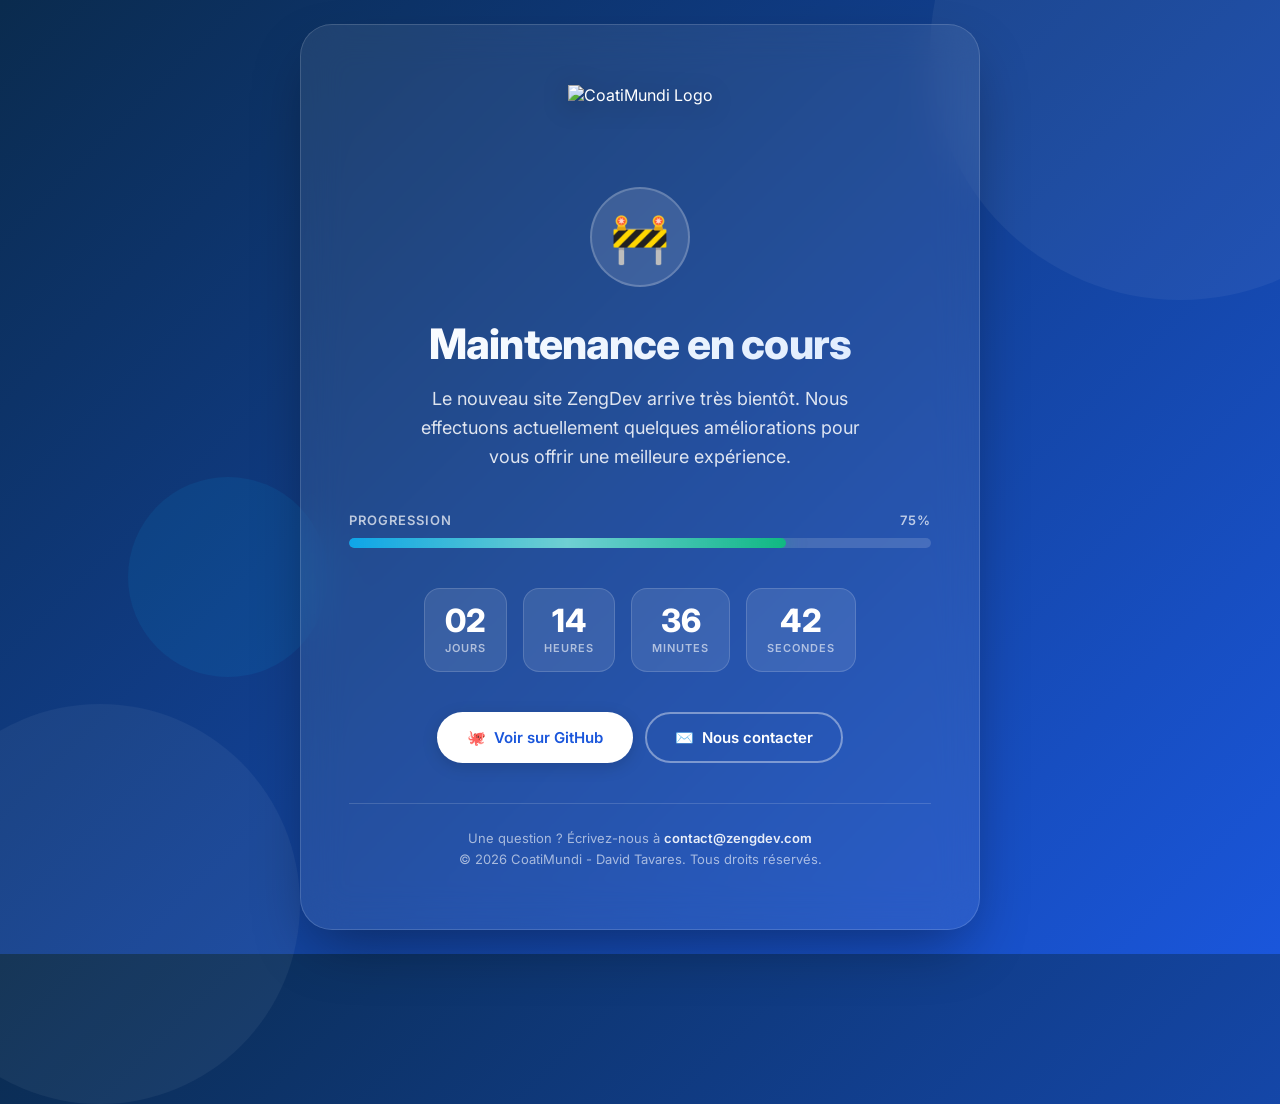
==== index.html @ 9007bdaf "Update index.html" ====
<!DOCTYPE html>
<html lang="fr">
<head>
    <meta charset="UTF-8">
    <meta name="viewport" content="width=device-width, initial-scale=1.0">
    <title>Maintenance en cours — ZengDev</title>
    <meta name="description" content="Le nouveau site ZengDev arrive bientôt. Nous effectuons actuellement une maintenance.">
    <meta name="robots" content="noindex, nofollow">
    <link rel="icon" type="image/png" href="assets/coatimundi-logo.png">
    <link rel="preconnect" href="https://fonts.googleapis.com">
    <link rel="preconnect" href="https://fonts.gstatic.com" crossorigin>
    <link href="https://fonts.googleapis.com/css2?family=Inter:wght@400;500;600;700;800&display=swap" rel="stylesheet">
    <style>
        /* ============================================================
           RESET & BASE
           ============================================================ */
        * {
            margin: 0;
            padding: 0;
            box-sizing: border-box;
        }

        body {
            font-family: 'Inter', -apple-system, BlinkMacSystemFont, 'Segoe UI', sans-serif;
            background: linear-gradient(135deg, #0A2B4E 0%, #1A56DB 100%);
            color: #ffffff;
            min-height: 100vh;
            display: flex;
            align-items: center;
            justify-content: center;
            padding: 24px;
            overflow: hidden;
            position: relative;
            -webkit-font-smoothing: antialiased;
        }

        /* ============================================================
           FORMES DÉCORATIVES EN ARRIÈRE-PLAN
           ============================================================ */
        .bg-shape {
            position: absolute;
            border-radius: 50%;
            background: rgba(255, 255, 255, 0.05);
            pointer-events: none;
            z-index: 0;
        }

        .shape-1 {
            width: 500px;
            height: 500px;
            top: -200px;
            right: -150px;
            animation: float 8s ease-in-out infinite;
        }

        .shape-2 {
            width: 400px;
            height: 400px;
            bottom: -150px;
            left: -100px;
            animation: float 10s ease-in-out infinite reverse;
        }

        .shape-3 {
            width: 200px;
            height: 200px;
            top: 50%;
            left: 10%;
            background: rgba(14, 165, 233, 0.1);
            animation: float 6s ease-in-out infinite;
        }

        @keyframes float {
            0%, 100% { transform: translateY(0) rotate(0deg); }
            50% { transform: translateY(-30px) rotate(5deg); }
        }

        /* ============================================================
           CONTENEUR PRINCIPAL
           ============================================================ */
        .maintenance-container {
            position: relative;
            z-index: 1;
            max-width: 680px;
            width: 100%;
            text-align: center;
            background: rgba(255, 255, 255, 0.08);
            backdrop-filter: blur(20px);
            -webkit-backdrop-filter: blur(20px);
            border: 1px solid rgba(255, 255, 255, 0.15);
            border-radius: 32px;
            padding: 60px 48px;
            box-shadow: 0 25px 60px -15px rgba(0, 0, 0, 0.4);
            animation: fadeInUp 0.8s ease-out;
        }

        @keyframes fadeInUp {
            from {
                opacity: 0;
                transform: translateY(30px);
            }
            to {
                opacity: 1;
                transform: translateY(0);
            }
        }

        /* ============================================================
           LOGO
           ============================================================ */
        .logo {
            display: inline-flex;
            align-items: center;
            justify-content: center;
            margin-bottom: 32px;
        }

        .logo img {
            height: 70px;
            width: auto;
            filter: drop-shadow(0 4px 12px rgba(0, 0, 0, 0.3));
        }

        /* ============================================================
           ICÔNE DE MAINTENANCE
           ============================================================ */
        .maintenance-icon {
            width: 100px;
            height: 100px;
            margin: 0 auto 32px;
            background: rgba(255, 255, 255, 0.12);
            border-radius: 50%;
            display: flex;
            align-items: center;
            justify-content: center;
            font-size: 48px;
            border: 2px solid rgba(255, 255, 255, 0.2);
            animation: pulse 2.5s ease-in-out infinite;
        }

        @keyframes pulse {
            0%, 100% { transform: scale(1); box-shadow: 0 0 0 0 rgba(255, 255, 255, 0.2); }
            50% { transform: scale(1.05); box-shadow: 0 0 0 20px rgba(255, 255, 255, 0); }
        }

        /* ============================================================
           TYPOGRAPHIE
           ============================================================ */
        .maintenance-container h1 {
            font-size: 42px;
            font-weight: 800;
            margin-bottom: 16px;
            line-height: 1.2;
            letter-spacing: -0.02em;
            background: linear-gradient(135deg, #ffffff 0%, #DBEAFE 100%);
            -webkit-background-clip: text;
            -webkit-text-fill-color: transparent;
            background-clip: text;
        }

        .maintenance-container .subtitle {
            font-size: 18px;
            color: rgba(255, 255, 255, 0.85);
            margin-bottom: 40px;
            line-height: 1.6;
            max-width: 480px;
            margin-left: auto;
            margin-right: auto;
        }

        /* ============================================================
           BARRE DE PROGRESSION
           ============================================================ */
        .progress-section {
            margin-bottom: 40px;
        }

        .progress-label {
            display: flex;
            justify-content: space-between;
            font-size: 13px;
            font-weight: 600;
            color: rgba(255, 255, 255, 0.7);
            margin-bottom: 10px;
            text-transform: uppercase;
            letter-spacing: 1px;
        }

        .progress-bar {
            width: 100%;
            height: 10px;
            background: rgba(255, 255, 255, 0.15);
            border-radius: 50px;
            overflow: hidden;
            position: relative;
        }

        .progress-fill {
            height: 100%;
            width: 75%;
            background: linear-gradient(90deg, #0EA5E9, #10B981);
            border-radius: 50px;
            position: relative;
            animation: shimmer 2s infinite;
            box-shadow: 0 0 20px rgba(16, 185, 129, 0.5);
        }

        .progress-fill::after {
            content: "";
            position: absolute;
            top: 0;
            left: 0;
            right: 0;
            bottom: 0;
            background: linear-gradient(
                90deg,
                transparent,
                rgba(255, 255, 255, 0.4),
                transparent
            );
            animation: shimmerMove 1.5s infinite;
        }

        @keyframes shimmerMove {
            0% { transform: translateX(-100%); }
            100% { transform: translateX(100%); }
        }

        /* ============================================================
           COMPTE À REBOURS
           ============================================================ */
        .countdown {
            display: flex;
            justify-content: center;
            gap: 16px;
            margin-bottom: 40px;
            flex-wrap: wrap;
        }

        .countdown-item {
            background: rgba(255, 255, 255, 0.1);
            border: 1px solid rgba(255, 255, 255, 0.15);
            border-radius: 16px;
            padding: 16px 20px;
            min-width: 80px;
            transition: transform 0.2s;
        }

        .countdown-item:hover {
            transform: translateY(-4px);
            background: rgba(255, 255, 255, 0.15);
        }

        .countdown-number {
            font-size: 32px;
            font-weight: 800;
            line-height: 1;
            margin-bottom: 4px;
            color: #ffffff;
        }

        .countdown-label {
            font-size: 11px;
            text-transform: uppercase;
            letter-spacing: 1px;
            color: rgba(255, 255, 255, 0.6);
            font-weight: 600;
        }

        /* ============================================================
           BOUTONS
           ============================================================ */
        .buttons {
            display: flex;
            gap: 12px;
            justify-content: center;
            flex-wrap: wrap;
        }

        .btn {
            display: inline-flex;
            align-items: center;
            gap: 8px;
            padding: 14px 28px;
            border-radius: 50px;
            font-weight: 600;
            font-size: 15px;
            text-decoration: none;
            transition: all 0.2s ease;
            border: 2px solid transparent;
            cursor: pointer;
            font-family: inherit;
        }

        .btn-primary {
            background: #ffffff;
            color: #1A56DB;
            box-shadow: 0 4px 16px rgba(0, 0, 0, 0.15);
        }

        .btn-primary:hover {
            transform: translateY(-2px);
            box-shadow: 0 8px 24px rgba(0, 0, 0, 0.25);
            background: #F0F4FF;
        }

        .btn-outline {
            background: transparent;
            color: #ffffff;
            border-color: rgba(255, 255, 255, 0.4);
        }

        .btn-outline:hover {
            background: rgba(255, 255, 255, 0.1);
            border-color: #ffffff;
            transform: translateY(-2px);
        }

        /* ============================================================
           FOOTER
           ============================================================ */
        .footer-note {
            margin-top: 40px;
            padding-top: 24px;
            border-top: 1px solid rgba(255, 255, 255, 0.15);
            font-size: 13px;
            color: rgba(255, 255, 255, 0.6);
            line-height: 1.6;
        }

        .footer-note a {
            color: rgba(255, 255, 255, 0.9);
            text-decoration: none;
            font-weight: 600;
            transition: color 0.2s;
        }

        .footer-note a:hover {
            color: #ffffff;
            text-decoration: underline;
        }

        /* ============================================================
           RESPONSIVE
           ============================================================ */
        @media (max-width: 640px) {
            .maintenance-container {
                padding: 40px 24px;
                border-radius: 24px;
            }

            .maintenance-container h1 {
                font-size: 30px;
            }

            .maintenance-container .subtitle {
                font-size: 16px;
            }

            .maintenance-icon {
                width: 80px;
                height: 80px;
                font-size: 38px;
            }

            .logo img {
                height: 55px;
            }

            .countdown {
                gap: 10px;
            }

            .countdown-item {
                padding: 12px 14px;
                min-width: 65px;
            }

            .countdown-number {
                font-size: 24px;
            }

            .countdown-label {
                font-size: 10px;
            }

            .btn {
                padding: 12px 22px;
                font-size: 14px;
            }
        }
    </style>
</head>
<body>

    <!-- Formes décoratives -->
    <div class="bg-shape shape-1"></div>
    <div class="bg-shape shape-2"></div>
    <div class="bg-shape shape-3"></div>

    <!-- Conteneur principal -->
    <div class="maintenance-container">

        <!-- Logo -->
        <div class="logo">
            <img src="assets/coatimundi-logo.png" alt="CoatiMundi Logo">
        </div>

        <!-- Icône de maintenance -->
        <div class="maintenance-icon">
            🚧
        </div>

        <!-- Titre -->
        <h1>Maintenance en cours</h1>
        <p class="subtitle">
            Le nouveau site ZengDev arrive très bientôt. Nous effectuons actuellement quelques améliorations pour vous offrir une meilleure expérience.
        </p>

        <!-- Barre de progression -->
        <div class="progress-section">
            <div class="progress-label">
                <span>Progression</span>
                <span>75%</span>
            </div>
            <div class="progress-bar">
                <div class="progress-fill"></div>
            </div>
        </div>

        <!-- Compte à rebours (visuel) -->
        <div class="countdown">
            <div class="countdown-item">
                <div class="countdown-number">02</div>
                <div class="countdown-label">Jours</div>
            </div>
            <div class="countdown-item">
                <div class="countdown-number">14</div>
                <div class="countdown-label">Heures</div>
            </div>
            <div class="countdown-item">
                <div class="countdown-number">36</div>
                <div class="countdown-label">Minutes</div>
            </div>
            <div class="countdown-item">
                <div class="countdown-number">42</div>
                <div class="countdown-label">Secondes</div>
            </div>
        </div>

        <!-- Boutons -->
        <div class="buttons">
            <a href="https://github.com/ZengDevapps" target="_blank" class="btn btn-primary">
                <span>🐙</span> Voir sur GitHub
            </a>
            <a href="mailto:contact@zengdev.com" class="btn btn-outline">
                <span>✉️</span> Nous contacter
            </a>
        </div>

        <!-- Footer note -->
        <div class="footer-note">
            <p>
                Une question ? Écrivez-nous à <a href="mailto:contact@zengdev.com">contact@zengdev.com</a><br>
                © 2026 CoatiMundi - David Tavares. Tous droits réservés.
            </p>
        </div>

    </div>

</body>
</html>
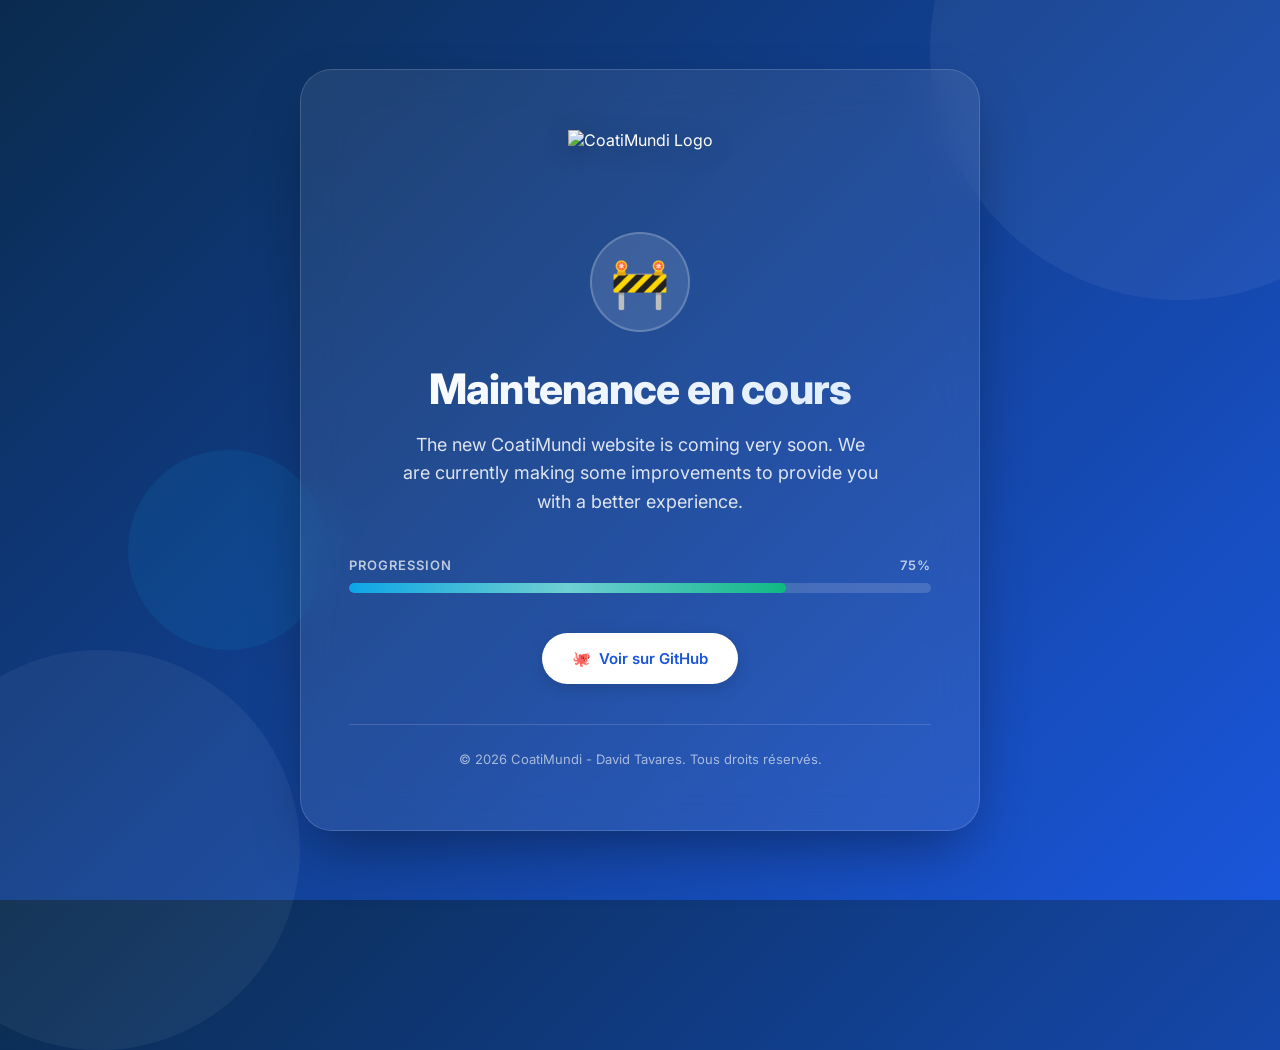
==== commit aaa34a9b: "Update index.html" ====
--- a/index.html
+++ b/index.html
@@ -3,8 +3,8 @@
 <head>
     <meta charset="UTF-8">
     <meta name="viewport" content="width=device-width, initial-scale=1.0">
-    <title>Maintenance en cours — ZengDev</title>
-    <meta name="description" content="Le nouveau site ZengDev arrive bientôt. Nous effectuons actuellement une maintenance.">
+    <title>Maintenance en cours — CoatiMundi</title>
+    <meta name="description" content="The new site is coming soon. We are currently performing maintenance.">
     <meta name="robots" content="noindex, nofollow">
     <link rel="icon" type="image/png" href="assets/coatimundi-logo.png">
     <link rel="preconnect" href="https://fonts.googleapis.com">
@@ -414,7 +414,7 @@
         <!-- Titre -->
         <h1>Maintenance en cours</h1>
         <p class="subtitle">
-            Le nouveau site ZengDev arrive très bientôt. Nous effectuons actuellement quelques améliorations pour vous offrir une meilleure expérience.
+            The new CoatiMundi website is coming very soon. We are currently making some improvements to provide you with a better experience.
         </p>
 
         <!-- Barre de progression -->
@@ -428,40 +428,18 @@
             </div>
         </div>
 
-        <!-- Compte à rebours (visuel) -->
-        <div class="countdown">
-            <div class="countdown-item">
-                <div class="countdown-number">02</div>
-                <div class="countdown-label">Jours</div>
-            </div>
-            <div class="countdown-item">
-                <div class="countdown-number">14</div>
-                <div class="countdown-label">Heures</div>
-            </div>
-            <div class="countdown-item">
-                <div class="countdown-number">36</div>
-                <div class="countdown-label">Minutes</div>
-            </div>
-            <div class="countdown-item">
-                <div class="countdown-number">42</div>
-                <div class="countdown-label">Secondes</div>
-            </div>
-        </div>
 
         <!-- Boutons -->
         <div class="buttons">
-            <a href="https://github.com/ZengDevapps" target="_blank" class="btn btn-primary">
+            <a href="https://github.com/coatimundiapps" target="_blank" class="btn btn-primary">
                 <span>🐙</span> Voir sur GitHub
             </a>
-            <a href="mailto:contact@zengdev.com" class="btn btn-outline">
-                <span>✉️</span> Nous contacter
-            </a>
+
         </div>
 
         <!-- Footer note -->
         <div class="footer-note">
             <p>
-                Une question ? Écrivez-nous à <a href="mailto:contact@zengdev.com">contact@zengdev.com</a><br>
                 © 2026 CoatiMundi - David Tavares. Tous droits réservés.
             </p>
         </div>
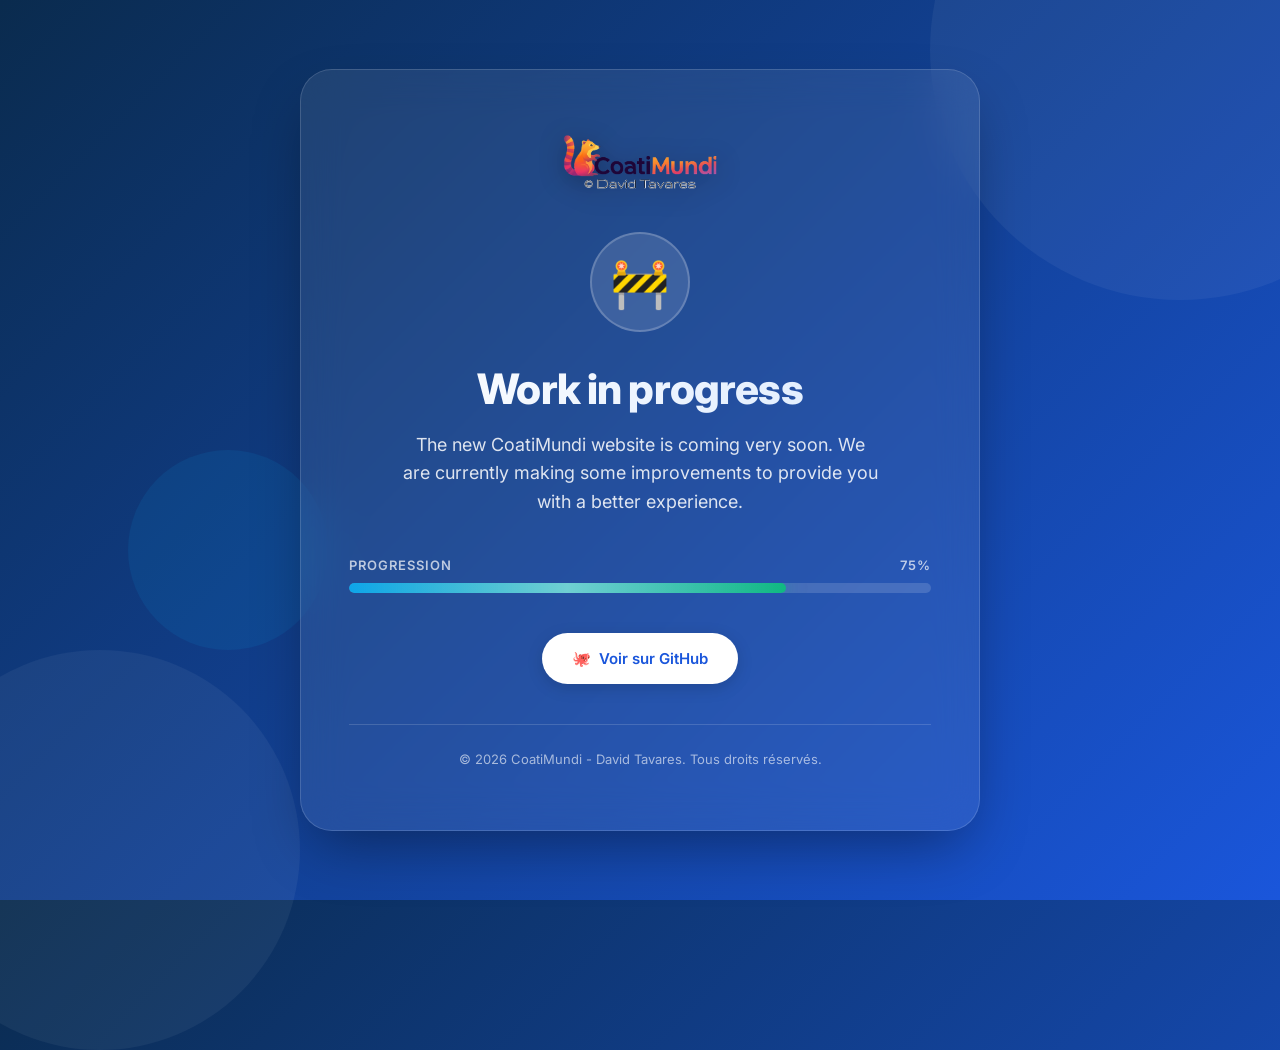
==== commit 0ea06fa0: "Update index.html" ====
--- a/index.html
+++ b/index.html
@@ -412,7 +412,7 @@
         </div>
 
         <!-- Titre -->
-        <h1>Maintenance en cours</h1>
+        <h1>Work in progress</h1>
         <p class="subtitle">
             The new CoatiMundi website is coming very soon. We are currently making some improvements to provide you with a better experience.
         </p>
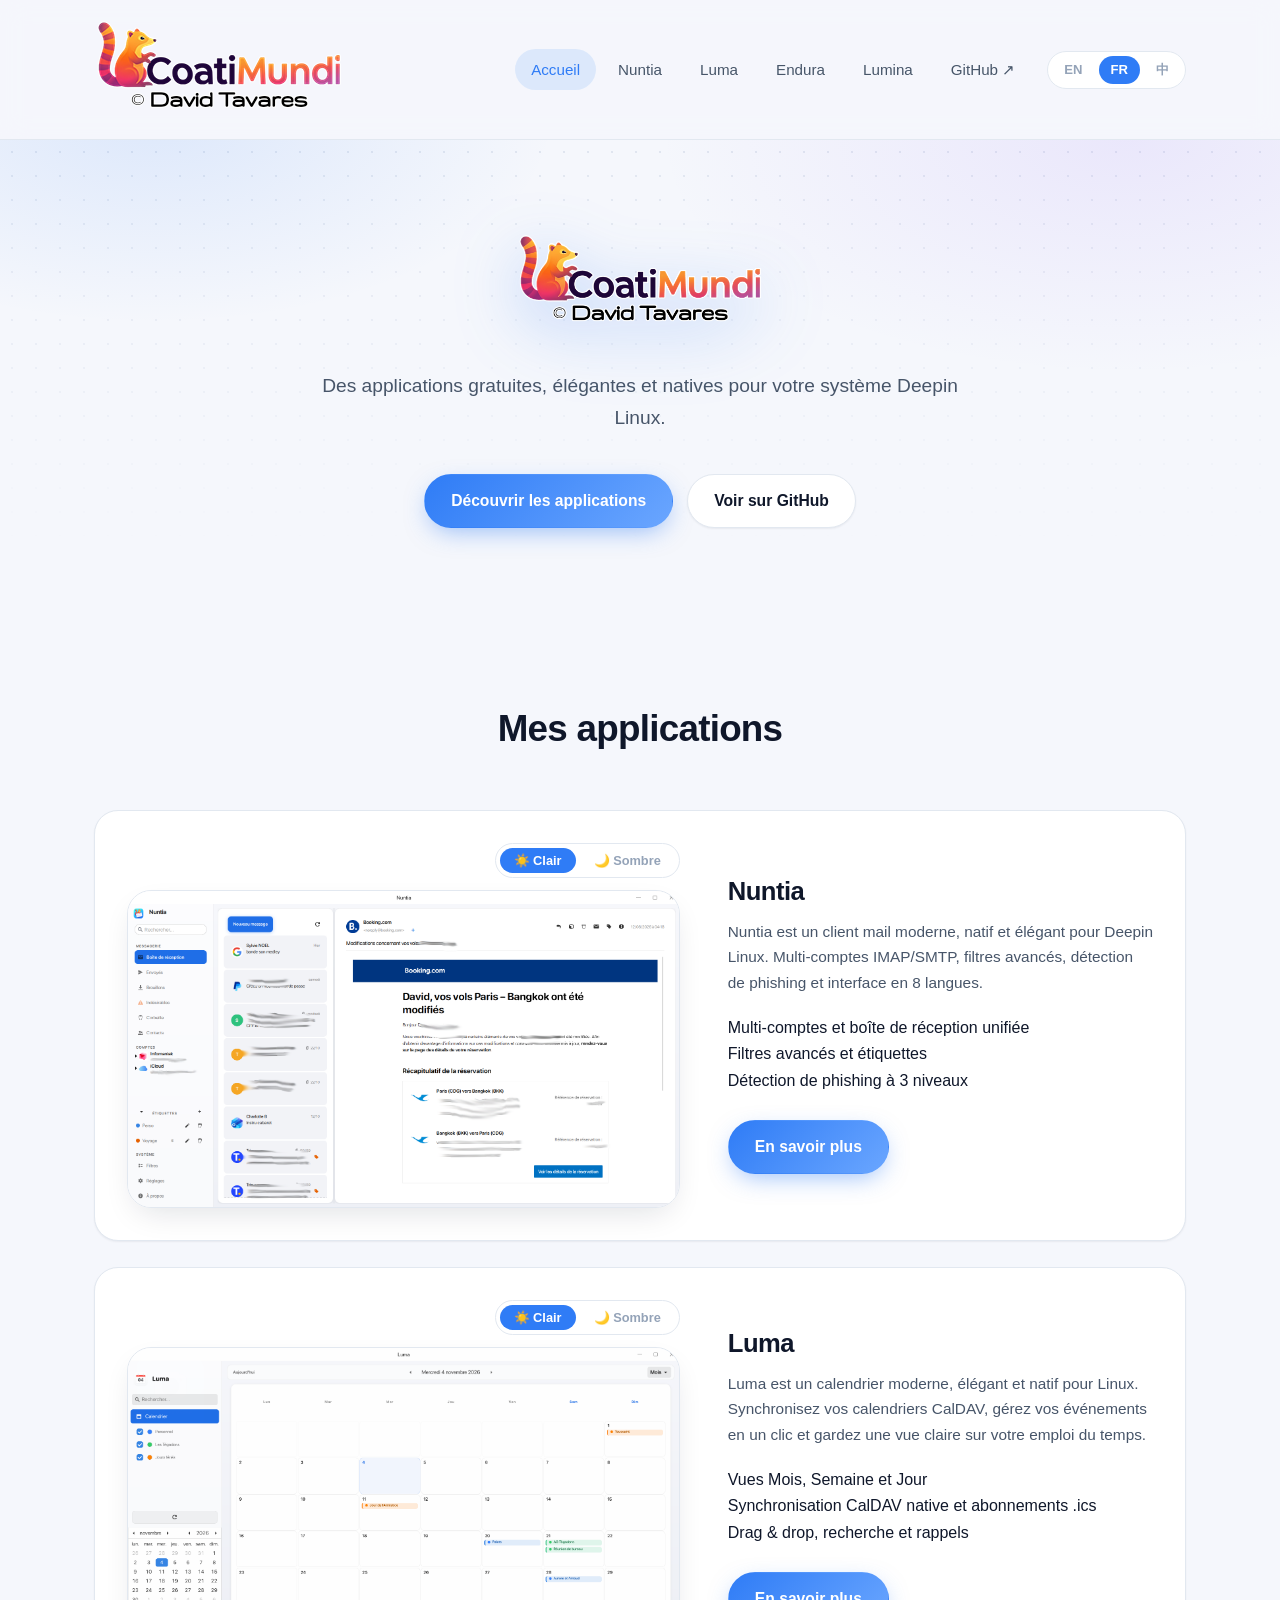
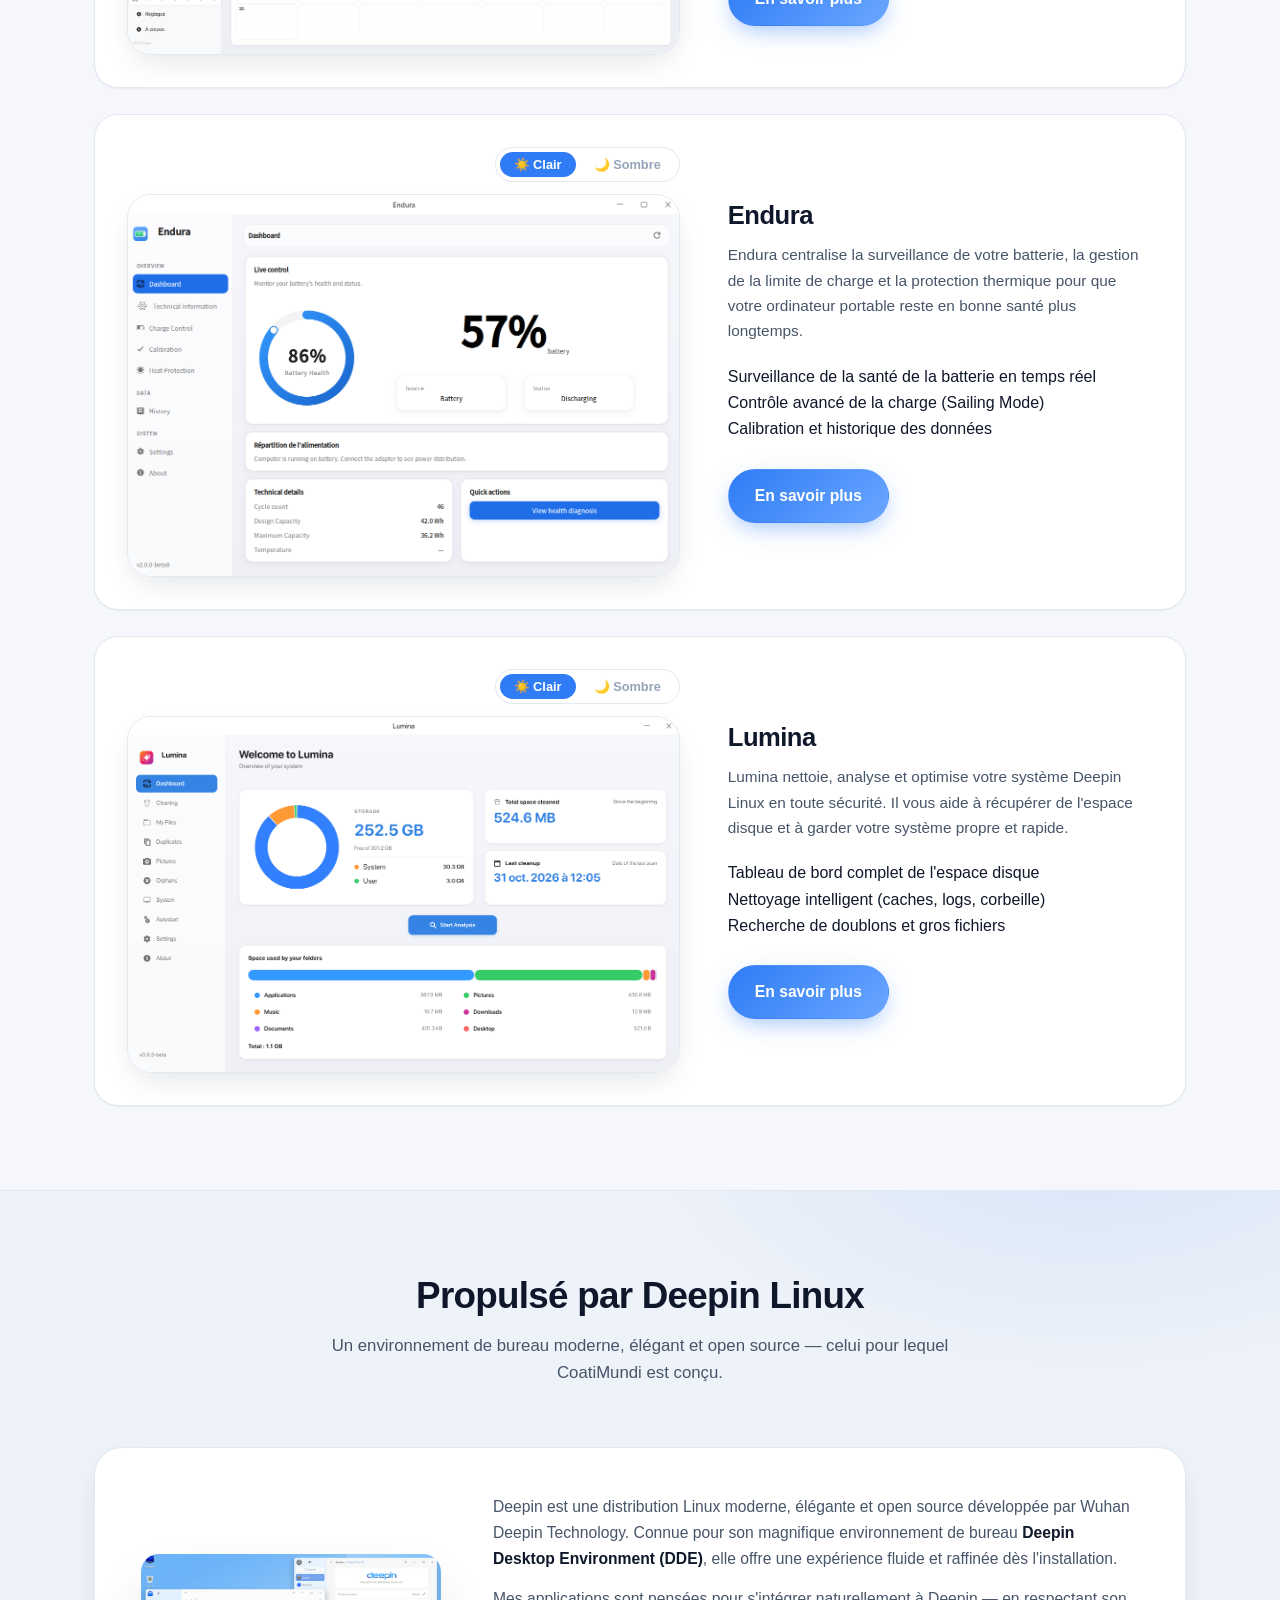
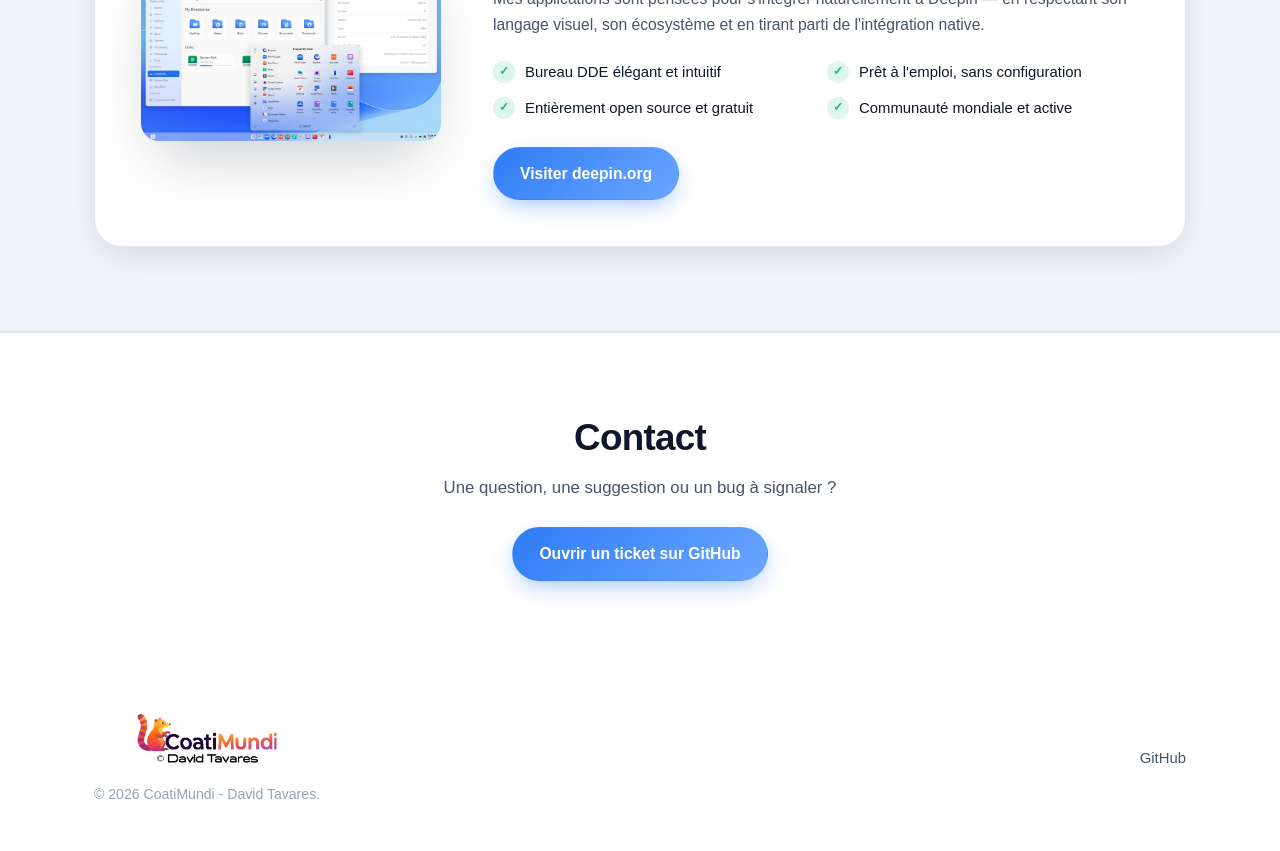
==== commit f8200432: "updated website" ====
--- a/index.html
+++ b/index.html
@@ -3,448 +3,355 @@
 <head>
     <meta charset="UTF-8">
     <meta name="viewport" content="width=device-width, initial-scale=1.0">
-    <title>Maintenance en cours — CoatiMundi</title>
-    <meta name="description" content="The new site is coming soon. We are currently performing maintenance.">
-    <meta name="robots" content="noindex, nofollow">
+    <title>CoatiMundi — Applications élégantes pour Deepin Linux</title>
+    <meta name="description" content="Lumina, Endura, Luma et Nuntia — des applications élégantes et natives pour nettoyer, optimiser, prendre soin de votre système, organiser votre temps et gérer vos mails sous Deepin Linux.">
+    <link rel="stylesheet" href="style.css">
     <link rel="icon" type="image/png" href="assets/coatimundi-logo.png">
-    <link rel="preconnect" href="https://fonts.googleapis.com">
-    <link rel="preconnect" href="https://fonts.gstatic.com" crossorigin>
-    <link href="https://fonts.googleapis.com/css2?family=Inter:wght@400;500;600;700;800&display=swap" rel="stylesheet">
-    <style>
-        /* ============================================================
-           RESET & BASE
-           ============================================================ */
-        * {
-            margin: 0;
-            padding: 0;
-            box-sizing: border-box;
-        }
-
-        body {
-            font-family: 'Inter', -apple-system, BlinkMacSystemFont, 'Segoe UI', sans-serif;
-            background: linear-gradient(135deg, #0A2B4E 0%, #1A56DB 100%);
-            color: #ffffff;
-            min-height: 100vh;
-            display: flex;
-            align-items: center;
-            justify-content: center;
-            padding: 24px;
-            overflow: hidden;
-            position: relative;
-            -webkit-font-smoothing: antialiased;
-        }
-
-        /* ============================================================
-           FORMES DÉCORATIVES EN ARRIÈRE-PLAN
-           ============================================================ */
-        .bg-shape {
-            position: absolute;
-            border-radius: 50%;
-            background: rgba(255, 255, 255, 0.05);
-            pointer-events: none;
-            z-index: 0;
-        }
-
-        .shape-1 {
-            width: 500px;
-            height: 500px;
-            top: -200px;
-            right: -150px;
-            animation: float 8s ease-in-out infinite;
-        }
-
-        .shape-2 {
-            width: 400px;
-            height: 400px;
-            bottom: -150px;
-            left: -100px;
-            animation: float 10s ease-in-out infinite reverse;
-        }
-
-        .shape-3 {
-            width: 200px;
-            height: 200px;
-            top: 50%;
-            left: 10%;
-            background: rgba(14, 165, 233, 0.1);
-            animation: float 6s ease-in-out infinite;
-        }
-
-        @keyframes float {
-            0%, 100% { transform: translateY(0) rotate(0deg); }
-            50% { transform: translateY(-30px) rotate(5deg); }
-        }
-
-        /* ============================================================
-           CONTENEUR PRINCIPAL
-           ============================================================ */
-        .maintenance-container {
-            position: relative;
-            z-index: 1;
-            max-width: 680px;
-            width: 100%;
-            text-align: center;
-            background: rgba(255, 255, 255, 0.08);
-            backdrop-filter: blur(20px);
-            -webkit-backdrop-filter: blur(20px);
-            border: 1px solid rgba(255, 255, 255, 0.15);
-            border-radius: 32px;
-            padding: 60px 48px;
-            box-shadow: 0 25px 60px -15px rgba(0, 0, 0, 0.4);
-            animation: fadeInUp 0.8s ease-out;
-        }
-
-        @keyframes fadeInUp {
-            from {
-                opacity: 0;
-                transform: translateY(30px);
-            }
-            to {
-                opacity: 1;
-                transform: translateY(0);
-            }
-        }
-
-        /* ============================================================
-           LOGO
-           ============================================================ */
-        .logo {
-            display: inline-flex;
-            align-items: center;
-            justify-content: center;
-            margin-bottom: 32px;
-        }
-
-        .logo img {
-            height: 70px;
-            width: auto;
-            filter: drop-shadow(0 4px 12px rgba(0, 0, 0, 0.3));
-        }
-
-        /* ============================================================
-           ICÔNE DE MAINTENANCE
-           ============================================================ */
-        .maintenance-icon {
-            width: 100px;
-            height: 100px;
-            margin: 0 auto 32px;
-            background: rgba(255, 255, 255, 0.12);
-            border-radius: 50%;
-            display: flex;
-            align-items: center;
-            justify-content: center;
-            font-size: 48px;
-            border: 2px solid rgba(255, 255, 255, 0.2);
-            animation: pulse 2.5s ease-in-out infinite;
-        }
-
-        @keyframes pulse {
-            0%, 100% { transform: scale(1); box-shadow: 0 0 0 0 rgba(255, 255, 255, 0.2); }
-            50% { transform: scale(1.05); box-shadow: 0 0 0 20px rgba(255, 255, 255, 0); }
-        }
-
-        /* ============================================================
-           TYPOGRAPHIE
-           ============================================================ */
-        .maintenance-container h1 {
-            font-size: 42px;
-            font-weight: 800;
-            margin-bottom: 16px;
-            line-height: 1.2;
-            letter-spacing: -0.02em;
-            background: linear-gradient(135deg, #ffffff 0%, #DBEAFE 100%);
-            -webkit-background-clip: text;
-            -webkit-text-fill-color: transparent;
-            background-clip: text;
-        }
-
-        .maintenance-container .subtitle {
-            font-size: 18px;
-            color: rgba(255, 255, 255, 0.85);
-            margin-bottom: 40px;
-            line-height: 1.6;
-            max-width: 480px;
-            margin-left: auto;
-            margin-right: auto;
-        }
-
-        /* ============================================================
-           BARRE DE PROGRESSION
-           ============================================================ */
-        .progress-section {
-            margin-bottom: 40px;
-        }
-
-        .progress-label {
-            display: flex;
-            justify-content: space-between;
-            font-size: 13px;
-            font-weight: 600;
-            color: rgba(255, 255, 255, 0.7);
-            margin-bottom: 10px;
-            text-transform: uppercase;
-            letter-spacing: 1px;
-        }
-
-        .progress-bar {
-            width: 100%;
-            height: 10px;
-            background: rgba(255, 255, 255, 0.15);
-            border-radius: 50px;
-            overflow: hidden;
-            position: relative;
-        }
-
-        .progress-fill {
-            height: 100%;
-            width: 75%;
-            background: linear-gradient(90deg, #0EA5E9, #10B981);
-            border-radius: 50px;
-            position: relative;
-            animation: shimmer 2s infinite;
-            box-shadow: 0 0 20px rgba(16, 185, 129, 0.5);
-        }
-
-        .progress-fill::after {
-            content: "";
-            position: absolute;
-            top: 0;
-            left: 0;
-            right: 0;
-            bottom: 0;
-            background: linear-gradient(
-                90deg,
-                transparent,
-                rgba(255, 255, 255, 0.4),
-                transparent
-            );
-            animation: shimmerMove 1.5s infinite;
-        }
-
-        @keyframes shimmerMove {
-            0% { transform: translateX(-100%); }
-            100% { transform: translateX(100%); }
-        }
-
-        /* ============================================================
-           COMPTE À REBOURS
-           ============================================================ */
-        .countdown {
-            display: flex;
-            justify-content: center;
-            gap: 16px;
-            margin-bottom: 40px;
-            flex-wrap: wrap;
-        }
-
-        .countdown-item {
-            background: rgba(255, 255, 255, 0.1);
-            border: 1px solid rgba(255, 255, 255, 0.15);
-            border-radius: 16px;
-            padding: 16px 20px;
-            min-width: 80px;
-            transition: transform 0.2s;
-        }
-
-        .countdown-item:hover {
-            transform: translateY(-4px);
-            background: rgba(255, 255, 255, 0.15);
-        }
-
-        .countdown-number {
-            font-size: 32px;
-            font-weight: 800;
-            line-height: 1;
-            margin-bottom: 4px;
-            color: #ffffff;
-        }
-
-        .countdown-label {
-            font-size: 11px;
-            text-transform: uppercase;
-            letter-spacing: 1px;
-            color: rgba(255, 255, 255, 0.6);
-            font-weight: 600;
-        }
-
-        /* ============================================================
-           BOUTONS
-           ============================================================ */
-        .buttons {
-            display: flex;
-            gap: 12px;
-            justify-content: center;
-            flex-wrap: wrap;
-        }
-
-        .btn {
-            display: inline-flex;
-            align-items: center;
-            gap: 8px;
-            padding: 14px 28px;
-            border-radius: 50px;
-            font-weight: 600;
-            font-size: 15px;
-            text-decoration: none;
-            transition: all 0.2s ease;
-            border: 2px solid transparent;
-            cursor: pointer;
-            font-family: inherit;
-        }
-
-        .btn-primary {
-            background: #ffffff;
-            color: #1A56DB;
-            box-shadow: 0 4px 16px rgba(0, 0, 0, 0.15);
-        }
-
-        .btn-primary:hover {
-            transform: translateY(-2px);
-            box-shadow: 0 8px 24px rgba(0, 0, 0, 0.25);
-            background: #F0F4FF;
-        }
-
-        .btn-outline {
-            background: transparent;
-            color: #ffffff;
-            border-color: rgba(255, 255, 255, 0.4);
-        }
-
-        .btn-outline:hover {
-            background: rgba(255, 255, 255, 0.1);
-            border-color: #ffffff;
-            transform: translateY(-2px);
-        }
-
-        /* ============================================================
-           FOOTER
-           ============================================================ */
-        .footer-note {
-            margin-top: 40px;
-            padding-top: 24px;
-            border-top: 1px solid rgba(255, 255, 255, 0.15);
-            font-size: 13px;
-            color: rgba(255, 255, 255, 0.6);
-            line-height: 1.6;
-        }
-
-        .footer-note a {
-            color: rgba(255, 255, 255, 0.9);
-            text-decoration: none;
-            font-weight: 600;
-            transition: color 0.2s;
-        }
-
-        .footer-note a:hover {
-            color: #ffffff;
-            text-decoration: underline;
-        }
-
-        /* ============================================================
-           RESPONSIVE
-           ============================================================ */
-        @media (max-width: 640px) {
-            .maintenance-container {
-                padding: 40px 24px;
-                border-radius: 24px;
-            }
-
-            .maintenance-container h1 {
-                font-size: 30px;
-            }
-
-            .maintenance-container .subtitle {
-                font-size: 16px;
-            }
-
-            .maintenance-icon {
-                width: 80px;
-                height: 80px;
-                font-size: 38px;
-            }
-
-            .logo img {
-                height: 55px;
-            }
-
-            .countdown {
-                gap: 10px;
-            }
-
-            .countdown-item {
-                padding: 12px 14px;
-                min-width: 65px;
-            }
-
-            .countdown-number {
-                font-size: 24px;
-            }
-
-            .countdown-label {
-                font-size: 10px;
-            }
-
-            .btn {
-                padding: 12px 22px;
-                font-size: 14px;
-            }
-        }
-    </style>
 </head>
 <body>
 
-    <!-- Formes décoratives -->
-    <div class="bg-shape shape-1"></div>
-    <div class="bg-shape shape-2"></div>
-    <div class="bg-shape shape-3"></div>
-
-    <!-- Conteneur principal -->
-    <div class="maintenance-container">
-
-        <!-- Logo -->
-        <div class="logo">
-            <img src="assets/coatimundi-logo.png" alt="CoatiMundi Logo">
-        </div>
-
-        <!-- Icône de maintenance -->
-        <div class="maintenance-icon">
-            🚧
-        </div>
-
-        <!-- Titre -->
-        <h1>Work in progress</h1>
-        <p class="subtitle">
-            The new CoatiMundi website is coming very soon. We are currently making some improvements to provide you with a better experience.
-        </p>
-
-        <!-- Barre de progression -->
-        <div class="progress-section">
-            <div class="progress-label">
-                <span>Progression</span>
-                <span>75%</span>
-            </div>
-            <div class="progress-bar">
-                <div class="progress-fill"></div>
-            </div>
-        </div>
-
-
-        <!-- Boutons -->
-        <div class="buttons">
-            <a href="https://github.com/coatimundiapps" target="_blank" class="btn btn-primary">
-                <span>🐙</span> Voir sur GitHub
-            </a>
-
-        </div>
-
-        <!-- Footer note -->
-        <div class="footer-note">
-            <p>
-                © 2026 CoatiMundi - David Tavares. Tous droits réservés.
-            </p>
-        </div>
-
+    <!-- ===== HEADER ===== -->
+    <header>
+        <div class="container">
+            <nav>
+                <a href="index.html" class="logo">
+                    <img src="assets/coatimundi-logo-200.png" alt="CoatiMundi" class="logo-img">
+                </a>
+
+                <button class="nav-toggle" aria-label="Menu">☰</button>
+
+                <ul class="nav-links">
+                    <li><a href="index.html" class="active" data-i18n="nav_home">Accueil</a></li>
+                    <li><a href="nuntia.html" data-i18n="nav_nuntia">Nuntia</a></li>
+                    <li><a href="luma.html" data-i18n="nav_luma">Luma</a></li>
+                    <li><a href="endura.html" data-i18n="nav_endura">Endura</a></li>
+                    <li><a href="lumina.html" data-i18n="nav_lumina">Lumina</a></li>
+                    <li><a href="https://github.com/coatimundiapps" target="_blank" rel="noopener">GitHub ↗</a></li>
+                </ul>
+
+                <div class="lang-selector">
+                    <button class="lang-btn" data-lang="en">EN</button>
+                    <button class="lang-btn" data-lang="fr">FR</button>
+                    <button class="lang-btn" data-lang="zh">中</button>
+                </div>
+            </nav>
+        </div>
+    </header>
+
+    <!-- ===== HERO ===== -->
+    <section class="hero">
+        <div class="container">
+            <div class="hero-icon-container reveal" style="--d:.08s">
+                <img src="assets/coatimundi-logo.png" alt="CoatiMundi" class="hero-icon">
+            </div>
+
+            <p class="reveal" style="--d:.2s" data-i18n="hero_subtitle">Des applications gratuites, élégantes et natives pour votre système Deepin Linux.</p>
+
+            <div class="hero-buttons reveal" style="--d:.26s">
+                <a href="#apps" class="btn btn-primary" data-i18n="hero_btn_apps">Découvrir les applications</a>
+                <a href="https://github.com/coatimundiapps" class="btn btn-secondary" target="_blank" rel="noopener" data-i18n="hero_btn_github">Voir sur GitHub</a>
+            </div>
+        </div>
+    </section>
+
+    <!-- ===== APPS ===== -->
+    <section id="apps" class="features">
+        <div class="container">
+            <div class="section-title reveal">
+                <h2 data-i18n="apps_title">Mes applications</h2>
+            </div>
+
+            <div class="apps-grid">
+
+                <!-- APP : NUNTIA -->
+                <article class="app-card reveal" style="--d:0s">
+                    <div class="feature-image">
+                        <div class="theme-switcher">
+                            <button class="theme-thumb active" data-target="screenshot-nuntia-inbox-light">☀️ Clair</button>
+                            <button class="theme-thumb" data-target="screenshot-nuntia-inbox-dark">🌙 Sombre</button>
+                        </div>
+                        <img src="assets/screenshot-nuntia-inbox-light.png" alt="Nuntia" class="screenshot" data-target="screenshot-nuntia-inbox">
+                    </div>
+                    <div class="app-content">
+                        <h3 data-i18n="app4_title">Nuntia</h3>
+                        <p data-i18n="app4_desc">Nuntia est un client mail moderne, natif et élégant pour Deepin Linux. Multi-comptes IMAP/SMTP, filtres avancés, détection de phishing et interface en 8 langues.</p>
+                        <ul class="feature-text">
+                            <li data-i18n="app4_li1">Multi-comptes et boîte de réception unifiée</li>
+                            <li data-i18n="app4_li2">Filtres avancés et étiquettes</li>
+                            <li data-i18n="app4_li3">Détection de phishing à 3 niveaux</li>
+                        </ul>
+                        <div class="hero-buttons">
+                            <a href="nuntia.html" class="btn btn-primary" data-i18n="btn_learn_more">En savoir plus</a>
+                        </div>
+                    </div>
+                </article>
+
+                <!-- APP : LUMA -->
+                <article class="app-card reveal" style="--d:.1s">
+                    <div class="feature-image">
+                        <div class="theme-switcher">
+                            <button class="theme-thumb active" data-target="screenshot-luma-month-light">☀️ Clair</button>
+                            <button class="theme-thumb" data-target="screenshot-luma-month-dark">🌙 Sombre</button>
+                        </div>
+                        <img src="assets/screenshot-luma-month-light.png" alt="Luma" class="screenshot" data-target="screenshot-luma-month">
+                    </div>
+                    <div class="app-content">
+                        <h3 data-i18n="app3_title">Luma</h3>
+                        <p data-i18n="app3_desc">Luma est un calendrier moderne, élégant et natif pour Linux. Synchronisez vos calendriers CalDAV, gérez vos événements en un clic et gardez une vue claire sur votre emploi du temps.</p>
+                        <ul class="feature-text">
+                            <li data-i18n="app3_li1">Vues Mois, Semaine et Jour</li>
+                            <li data-i18n="app3_li2">Synchronisation CalDAV native et abonnements .ics</li>
+                            <li data-i18n="app3_li3">Drag &amp; drop, recherche et rappels</li>
+                        </ul>
+                        <div class="hero-buttons">
+                            <a href="luma.html" class="btn btn-primary" data-i18n="btn_learn_more">En savoir plus</a>
+                        </div>
+                    </div>
+                </article>
+
+                <!-- APP : ENDURA -->
+                <article class="app-card reveal" style="--d:.2s">
+                    <div class="feature-image">
+                        <div class="theme-switcher">
+                            <button class="theme-thumb active" data-target="screenshot-dashboard-light">☀️ Clair</button>
+                            <button class="theme-thumb" data-target="screenshot-dashboard-dark">🌙 Sombre</button>
+                        </div>
+                        <img src="assets/screenshot-dashboard-light.png" alt="Endura" class="screenshot" data-target="screenshot-dashboard">
+                    </div>
+                    <div class="app-content">
+                        <h3 data-i18n="app2_title">Endura</h3>
+                        <p data-i18n="app2_desc">Endura centralise la surveillance de votre batterie, la gestion de la limite de charge et la protection thermique pour que votre ordinateur portable reste en bonne santé plus longtemps.</p>
+                        <ul class="feature-text">
+                            <li data-i18n="app2_li1">Surveillance de la santé de la batterie en temps réel</li>
+                            <li data-i18n="app2_li2">Contrôle avancé de la charge (Sailing Mode)</li>
+                            <li data-i18n="app2_li3">Calibration et historique des données</li>
+                        </ul>
+                        <div class="hero-buttons">
+                            <a href="endura.html" class="btn btn-primary" data-i18n="btn_learn_more">En savoir plus</a>
+                        </div>
+                    </div>
+                </article>
+
+                <!-- APP : LUMINA -->
+                <article class="app-card reveal" style="--d:.3s">
+                    <div class="feature-image">
+                        <div class="theme-switcher">
+                            <button class="theme-thumb active" data-target="screenshot-dashboard2-light">☀️ Clair</button>
+                            <button class="theme-thumb" data-target="screenshot-dashboard2-dark">🌙 Sombre</button>
+                        </div>
+                        <img src="assets/screenshot-dashboard2-light.png" alt="Lumina" class="screenshot" data-target="screenshot-dashboard2">
+                    </div>
+                    <div class="app-content">
+                        <h3 data-i18n="app1_title">Lumina</h3>
+                        <p data-i18n="app1_desc">Lumina nettoie, analyse et optimise votre système Deepin Linux en toute sécurité. Il vous aide à récupérer de l'espace disque et à garder votre système propre et rapide.</p>
+                        <ul class="feature-text">
+                            <li data-i18n="app1_li1">Tableau de bord complet de l'espace disque</li>
+                            <li data-i18n="app1_li2">Nettoyage intelligent (caches, logs, corbeille)</li>
+                            <li data-i18n="app1_li3">Recherche de doublons et gros fichiers</li>
+                        </ul>
+                        <div class="hero-buttons">
+                            <a href="lumina.html" class="btn btn-primary" data-i18n="btn_learn_more">En savoir plus</a>
+                        </div>
+                    </div>
+                </article>
+
+            </div>
+        </div>
+    </section>
+
+    <!-- ===== DEEPIN PROMO ===== -->
+    <section id="deepin" class="deepin-promo">
+        <div class="container">
+            <div class="section-title reveal">
+                <h2 data-i18n="deepin_title">Propulsé par Deepin Linux</h2>
+                <p data-i18n="deepin_desc">Un environnement de bureau moderne, élégant et open source — celui pour lequel CoatiMundi est conçu.</p>
+            </div>
+
+            <div class="deepin-card reveal">
+                <div class="deepin-visual">
+                    <img src="assets/deepin25-dde-desktop.jpg" alt="Deepin Linux" class="deepin-img">
+                </div>
+                <div class="deepin-content">
+                    <p data-i18n="deepin_p1">Deepin est une distribution Linux moderne, élégante et open source développée par Wuhan Deepin Technology. Connue pour son magnifique environnement de bureau <strong>Deepin Desktop Environment (DDE)</strong>, elle offre une expérience fluide et raffinée dès l'installation.</p>
+                    <p data-i18n="deepin_p2">Mes applications sont pensées pour s'intégrer naturellement à Deepin — en respectant son langage visuel, son écosystème et en tirant parti de l'intégration native.</p>
+                    <ul class="deepin-features">
+                        <li><span class="check">✓</span> <span data-i18n="deepin_feat1">Bureau DDE élégant et intuitif</span></li>
+                        <li><span class="check">✓</span> <span data-i18n="deepin_feat2">Prêt à l'emploi, sans configuration</span></li>
+                        <li><span class="check">✓</span> <span data-i18n="deepin_feat3">Entièrement open source et gratuit</span></li>
+                        <li><span class="check">✓</span> <span data-i18n="deepin_feat4">Communauté mondiale et active</span></li>
+                    </ul>
+                    <div class="hero-buttons">
+                        <a href="https://www.deepin.org" target="_blank" rel="noopener" class="btn btn-primary" data-i18n="deepin_cta">Visiter deepin.org</a>
+                    </div>
+                </div>
+            </div>
+        </div>
+    </section>
+
+    <!-- ===== CONTACT ===== -->
+    <section id="contact" class="contact-section">
+        <div class="container">
+            <div class="section-title reveal">
+                <h2 data-i18n="contact_title">Contact</h2>
+                <p data-i18n="contact_desc">Une question, une suggestion ou un bug à signaler ?</p>
+            </div>
+            <div class="reveal">
+                <a href="https://github.com/coatimundiapps" class="btn btn-primary" target="_blank" rel="noopener" data-i18n="contact_btn">Ouvrir un ticket sur GitHub</a>
+            </div>
+        </div>
+    </section>
+
+    <!-- ===== FOOTER ===== -->
+    <footer>
+        <div class="container">
+            <div class="footer-content">
+                <div class="footer-brand">
+                    <img src="assets/coatimundi-logo.png" alt="CoatiMundi" class="footer-logo">
+                    <p data-i18n="footer_license">© 2026 CoatiMundi - David Tavares.</p>
+                </div>
+                <div class="footer-links">
+                    <a href="https://github.com/coatimundiapps" target="_blank" rel="noopener">GitHub</a>
+                </div>
+            </div>
+        </div>
+    </footer>
+
+    <!-- Lightbox -->
+    <div id="lightbox" class="lightbox" onclick="closeLightbox()">
+        <span class="lightbox-close">&times;</span>
+        <img id="lightbox-img" src="" alt="Capture d'écran agrandie">
     </div>
 
+    <script>
+    window.TRANSLATIONS = {
+        en: {
+            "nav_home": "Home", "nav_nuntia": "Nuntia", "nav_endura": "Endura", "nav_lumina": "Lumina", "nav_luma": "Luma",
+            "hero_badge": "Four native apps · Built for Deepin",
+            "hero_subtitle": "Free, Elegant and native applications for your Deepin Linux system.",
+            "hero_btn_apps": "Discover the apps",
+            "hero_btn_github": "View on GitHub",
+            "app4_title": "Nuntia",
+            "app4_desc": "Nuntia is a modern, native and elegant email client for Deepin Linux. Multi-account IMAP/SMTP, advanced filters, phishing detection and an interface in 8 languages.",
+            "app4_li1": "Multi-account and unified inbox",
+            "app4_li2": "Advanced filters and labels",
+            "app4_li3": "Three-level phishing detection",
+            "apps_title": "My applications",
+            "app1_title": "Lumina",
+            "app1_desc": "Lumina cleans, analyzes, and optimizes your Deepin Linux system safely. It helps you recover disk space and keep your system clean and fast.",
+            "app1_li1": "Complete disk space dashboard",
+            "app1_li2": "Smart cleaning (caches, logs, trash)",
+            "app1_li3": "Duplicate and large file search",
+            "app2_title": "Endura",
+            "app2_desc": "Endura centralizes battery monitoring, charge limit management, and thermal protection so your laptop stays healthy for longer.",
+            "app2_li1": "Real-time battery health monitoring",
+            "app2_li2": "Advanced charge control (Sailing Mode)",
+            "app2_li3": "Calibration and data history",
+            "app3_title": "Luma",
+            "app3_desc": "Luma is a modern, elegant, native calendar for Linux. Sync your CalDAV calendars, manage events in one click, and keep a clear view of your schedule.",
+            "app3_li1": "Month, Week, and Day views",
+            "app3_li2": "Native CalDAV sync and .ics subscriptions",
+            "app3_li3": "Drag & drop, search, and reminders",
+            "btn_learn_more": "Learn more",
+            "contact_title": "Contact",
+            "contact_desc": "A question, a suggestion, or a bug to report?",
+            "contact_btn": "Open a ticket on GitHub",
+            "footer_license": "© 2026 CoatiMundi - David Tavares.",
+            "deepin_title": "Powered by Deepin Linux",
+            "deepin_desc": "A modern, elegant, and open-source desktop environment — the one CoatiMundi is built for.",
+            "deepin_p1": "Deepin is a modern, elegant, and open-source Linux distribution developed by Wuhan Deepin Technology. Known for its beautiful <strong>Deepin Desktop Environment (DDE)</strong>, it offers a smooth and refined experience right out of the box.",
+            "deepin_p2": "My apps are designed to feel at home on Deepin — respecting its visual language, its ecosystem, and taking advantage of native integration.",
+            "deepin_feat1": "Elegant and intuitive DDE desktop",
+            "deepin_feat2": "Ready to use, no configuration needed",
+            "deepin_feat3": "Fully open source and free",
+            "deepin_feat4": "Active global community",
+            "deepin_cta": "Visit deepin.org"
+        },
+        fr: {
+            "nav_home": "Accueil", "nav_nuntia": "Nuntia", "nav_endura": "Endura", "nav_lumina": "Lumina", "nav_luma": "Luma",
+            "hero_badge": "Quatre applications natives · Faites pour Deepin",
+            "hero_subtitle": "Des applications gratuites, élégantes et natives pour votre système Deepin Linux.",
+            "hero_btn_apps": "Découvrir les applications",
+            "hero_btn_github": "Voir sur GitHub",
+            "app4_title": "Nuntia",
+            "app4_desc": "Nuntia est un client mail moderne, natif et élégant pour Deepin Linux. Multi-comptes IMAP/SMTP, filtres avancés, détection de phishing et interface en 8 langues.",
+            "app4_li1": "Multi-comptes et boîte de réception unifiée",
+            "app4_li2": "Filtres avancés et étiquettes",
+            "app4_li3": "Détection de phishing à 3 niveaux",
+            "apps_title": "Mes applications",
+            "app1_title": "Lumina",
+            "app1_desc": "Lumina nettoie, analyse et optimise votre système Deepin Linux en toute sécurité. Il vous aide à récupérer de l'espace disque et à garder votre système propre et rapide.",
+            "app1_li1": "Tableau de bord complet de l'espace disque",
+            "app1_li2": "Nettoyage intelligent (caches, logs, corbeille)",
+            "app1_li3": "Recherche de doublons et gros fichiers",
+            "app2_title": "Endura",
+            "app2_desc": "Endura centralise la surveillance de votre batterie, la gestion de la limite de charge et la protection thermique pour que votre ordinateur portable reste en bonne santé plus longtemps.",
+            "app2_li1": "Surveillance de la santé de la batterie en temps réel",
+            "app2_li2": "Contrôle avancé de la charge (Sailing Mode)",
+            "app2_li3": "Calibration et historique des données",
+            "app3_title": "Luma",
+            "app3_desc": "Luma est un calendrier moderne, élégant et natif pour Linux. Synchronisez vos calendriers CalDAV, gérez vos événements en un clic et gardez une vue claire sur votre emploi du temps.",
+            "app3_li1": "Vues Mois, Semaine et Jour",
+            "app3_li2": "Synchronisation CalDAV native et abonnements .ics",
+            "app3_li3": "Drag & drop, recherche et rappels",
+            "btn_learn_more": "En savoir plus",
+            "contact_title": "Contact",
+            "contact_desc": "Une question, une suggestion ou un bug à signaler ?",
+            "contact_btn": "Ouvrir un ticket sur GitHub",
+            "footer_license": "© 2026 CoatiMundi - David Tavares.",
+            "deepin_title": "Propulsé par Deepin Linux",
+            "deepin_desc": "Un environnement de bureau moderne, élégant et open source — celui pour lequel CoatiMundi est conçu.",
+            "deepin_p1": "Deepin est une distribution Linux moderne, élégante et open source développée par Wuhan Deepin Technology. Connue pour son magnifique environnement de bureau <strong>Deepin Desktop Environment (DDE)</strong>, elle offre une expérience fluide et raffinée dès l'installation.",
+            "deepin_p2": "Mes applications sont pensées pour s'intégrer naturellement à Deepin — en respectant son langage visuel, son écosystème et en tirant parti de l'intégration native.",
+            "deepin_feat1": "Bureau DDE élégant et intuitif",
+            "deepin_feat2": "Prêt à l'emploi, sans configuration",
+            "deepin_feat3": "Entièrement open source et gratuit",
+            "deepin_feat4": "Communauté mondiale et active",
+            "deepin_cta": "Visiter deepin.org"
+        },
+        zh: {
+            "nav_home": "首页", "nav_nuntia": "Nuntia", "nav_endura": "Endura", "nav_lumina": "Lumina", "nav_luma": "Luma",
+            "hero_badge": "四款原生应用 · 专为 Deepin 打造",
+            "hero_subtitle": "为您的 Deepin Linux 系统提供免费、优雅且原生的应用程序。",
+            "hero_btn_apps": "浏览应用",
+            "hero_btn_github": "在 GitHub 上查看",
+            "app4_title": "Nuntia",
+            "app4_desc": "Nuntia 是一款现代化、原生且优雅的 Deepin Linux 邮件客户端。支持多账户 IMAP/SMTP、高级过滤器、钓鱼检测，界面提供 8 种语言。",
+            "app4_li1": "多账户与统一收件箱",
+            "app4_li2": "高级过滤器与标签",
+            "app4_li3": "三级钓鱼检测",
+            "apps_title": "我的应用",
+            "app1_title": "Lumina",
+            "app1_desc": "Lumina 可安全地清理、分析和优化您的 Deepin Linux 系统。它帮助您恢复磁盘空间，保持系统整洁快速。",
+            "app1_li1": "完整的磁盘空间仪表盘",
+            "app1_li2": "智能清理（缓存、日志、回收站）",
+            "app1_li3": "重复文件和大文件搜索",
+            "app2_title": "Endura",
+            "app2_desc": "Endura 集中管理电池监控、充电限制管理和温度保护，让您的笔记本电脑更长时间保持健康。",
+            "app2_li1": "实时电池健康监控",
+            "app2_li2": "高级充电控制（航行模式）",
+            "app2_li3": "校准和数据历史记录",
+            "app3_title": "Luma",
+            "app3_desc": "Luma 是一款现代化、优雅的原生 Linux 日历应用。同步您的 CalDAV 日历，一键管理事件，清晰掌握您的日程安排。",
+            "app3_li1": "月、周、日视图",
+            "app3_li2": "原生 CalDAV 同步和 .ics 订阅",
+            "app3_li3": "拖放、搜索和提醒",
+            "btn_learn_more": "了解更多",
+            "contact_title": "联系方式",
+            "contact_desc": "有问题、建议或需要报告错误？",
+            "contact_btn": "在 GitHub 上提交问题",
+            "footer_license": "© 2026 CoatiMundi - David Tavares.",
+            "deepin_title": "由 Deepin Linux 驱动",
+            "deepin_desc": "一个现代、优雅且开源的桌面环境 —— CoatiMundi 专为它而设计。",
+            "deepin_p1": "Deepin 是由武汉深之度科技开发的现代、优雅且开源的 Linux 发行版。以其精美的 <strong>深度桌面环境 (DDE)</strong> 而闻名，开箱即用，带来流畅精致的体验。",
+            "deepin_p2": "我的应用专为融入 Deepin 而设计 —— 遵循其视觉语言，尊重其生态系统，并充分利用原生集成。",
+            "deepin_feat1": "优雅直观的 DDE 桌面",
+            "deepin_feat2": "开箱即用，无需配置",
+            "deepin_feat3": "完全开源且免费",
+            "deepin_feat4": "活跃的全球社区",
+            "deepin_cta": "访问 deepin.org"
+        }
+    };
+    </script>
+    <script src="js/site.js"></script>
 </body>
-</html>
+</html>
--- a/style.css
+++ b/style.css
@@ -0,0 +1,649 @@
+/* ============================================================
+   CoatiMundi — Design System moderne (2026)
+   Thèmes clair/sombre via [data-theme] + prefers-color-scheme
+   ============================================================ */
+
+:root {
+    --bg: #f5f7fc;
+    --bg-elev: #ffffff;
+    --bg-soft: #eef2f9;
+    --code-bg: #0d1526;
+    --text: #0f172a;
+    --text-2: #475569;
+    --text-3: #94a3b8;
+    --accent: #2f7cf6;
+    --accent-2: #6aa6ff;
+    --accent-soft: rgba(47, 124, 246, .12);
+    --violet-soft: rgba(139, 92, 246, .10);
+    --border: #e2e8f0;
+    --shadow-sm: 0 1px 2px rgba(15, 23, 42, .06);
+    --shadow: 0 12px 32px -10px rgba(15, 23, 42, .14);
+    --shadow-lg: 0 28px 64px -18px rgba(15, 23, 42, .24);
+    --radius: 18px;
+    --radius-lg: 24px;
+    --font: "Inter", -apple-system, BlinkMacSystemFont, "Segoe UI", Roboto, "Helvetica Neue", Arial, sans-serif;
+    --mono: "JetBrains Mono", "SFMono-Regular", Consolas, "Liberation Mono", monospace;
+}
+
+@media (prefers-color-scheme: dark) {
+    :root:not([data-theme="light"]) {
+        --bg: #0b1220;
+        --bg-elev: #121b2e;
+        --bg-soft: #0e1626;
+        --code-bg: #0a1120;
+        --text: #e6edf7;
+        --text-2: #a7b4c8;
+        --text-3: #64748b;
+        --accent: #5b9bff;
+        --accent-2: #8ab8ff;
+        --accent-soft: rgba(91, 155, 255, .16);
+        --violet-soft: rgba(139, 92, 246, .16);
+        --border: #1e2a40;
+        --shadow-sm: 0 1px 2px rgba(0, 0, 0, .4);
+        --shadow: 0 14px 36px -10px rgba(0, 0, 0, .55);
+        --shadow-lg: 0 30px 70px -18px rgba(0, 0, 0, .65);
+    }
+}
+
+[data-theme="dark"] {
+    --bg: #0b1220;
+    --bg-elev: #121b2e;
+    --bg-soft: #0e1626;
+    --code-bg: #0a1120;
+    --text: #e6edf7;
+    --text-2: #a7b4c8;
+    --text-3: #64748b;
+    --accent: #5b9bff;
+    --accent-2: #8ab8ff;
+    --accent-soft: rgba(91, 155, 255, .16);
+    --violet-soft: rgba(139, 92, 246, .16);
+    --border: #1e2a40;
+    --shadow-sm: 0 1px 2px rgba(0, 0, 0, .4);
+    --shadow: 0 14px 36px -10px rgba(0, 0, 0, .55);
+    --shadow-lg: 0 30px 70px -18px rgba(0, 0, 0, .65);
+}
+
+/* ===== Reset & base ===== */
+*, *::before, *::after { margin: 0; padding: 0; box-sizing: border-box; }
+
+html { scroll-behavior: smooth; }
+
+body {
+    font-family: var(--font);
+    background-color: var(--bg);
+    color: var(--text);
+    line-height: 1.65;
+    -webkit-font-smoothing: antialiased;
+    transition: background-color .35s ease, color .35s ease;
+    overflow-x: hidden;
+}
+
+.container { max-width: 1140px; margin: 0 auto; padding: 0 24px; }
+
+a { color: var(--accent); text-decoration: none; transition: color .2s; }
+a:hover { color: var(--accent-2); }
+
+h1, h2, h3 { line-height: 1.15; font-weight: 800; letter-spacing: -.02em; }
+img { max-width: 100%; }
+
+::selection { background: var(--accent); color: #fff; }
+
+/* ===== Header (sticky glass) ===== */
+header {
+    position: sticky;
+    top: 0;
+    z-index: 100;
+    padding: 14px 0;
+    background: color-mix(in srgb, var(--bg) 78%, transparent);
+    backdrop-filter: blur(14px) saturate(1.4);
+    -webkit-backdrop-filter: blur(14px) saturate(1.4);
+    border-bottom: 1px solid var(--border);
+}
+
+nav { display: flex; align-items: center; gap: 16px; }
+
+.logo { display: flex; align-items: center; gap: 12px; flex-shrink: 0; }
+.logo-img { height: 100%; width: auto; }
+
+.nav-links {
+    display: flex;
+    list-style: none;
+    gap: 6px;
+    margin-left: auto;
+    align-items: center;
+}
+
+.nav-links a {
+    display: block;
+    padding: 8px 16px;
+    border-radius: 999px;
+    color: var(--text-2);
+    font-weight: 500;
+    font-size: .95rem;
+    transition: all .2s;
+}
+
+.nav-links a:hover { color: var(--text); background: var(--bg-soft); }
+.nav-links a.active { color: var(--accent); background: var(--accent-soft); }
+
+.lang-selector {
+    display: flex;
+    gap: 4px;
+    padding: 4px;
+    border: 1px solid var(--border);
+    border-radius: 999px;
+    background: var(--bg-elev);
+}
+
+.lang-btn {
+    background: transparent;
+    border: none;
+    border-radius: 999px;
+    padding: 5px 12px;
+    font-size: .82rem;
+    font-weight: 600;
+    color: var(--text-3);
+    cursor: pointer;
+    transition: all .2s;
+    font-family: inherit;
+}
+
+.lang-btn:hover { color: var(--accent); }
+.lang-btn.active { background: var(--accent); color: #fff; }
+
+.nav-toggle {
+    display: none;
+    background: var(--bg-elev);
+    border: 1px solid var(--border);
+    border-radius: 10px;
+    width: 42px;
+    height: 42px;
+    font-size: 1.2rem;
+    color: var(--text);
+    cursor: pointer;
+    margin-left: auto;
+}
+
+/* ===== Hero ===== */
+.hero {
+    position: relative;
+    text-align: center;
+    padding: 88px 0 96px;
+    overflow: hidden;
+}
+
+.hero::before {
+    content: "";
+    position: absolute;
+    inset: 0;
+    pointer-events: none;
+    background-image: radial-gradient(rgba(120, 140, 180, .16) 1px, transparent 1px);
+    background-size: 24px 24px;
+    mask-image: linear-gradient(to bottom, black, transparent 85%);
+    -webkit-mask-image: linear-gradient(to bottom, black, transparent 85%);
+}
+
+.hero::after {
+    content: "";
+    position: absolute;
+    inset: 0;
+    pointer-events: none;
+    background:
+        radial-gradient(620px 320px at 12% -5%, var(--accent-soft), transparent 65%),
+        radial-gradient(720px 360px at 88% 0%, var(--violet-soft), transparent 65%);
+}
+
+.hero .container { position: relative; z-index: 1; }
+
+.hero-badge {
+    display: inline-flex;
+    align-items: center;
+    gap: 8px;
+    padding: 7px 16px;
+    border-radius: 999px;
+    background: var(--bg-elev);
+    border: 1px solid var(--border);
+    box-shadow: var(--shadow-sm);
+    font-size: .85rem;
+    font-weight: 600;
+    color: var(--text-2);
+    margin-bottom: 28px;
+}
+
+.hero-badge .dot {
+    width: 8px; height: 8px; border-radius: 50%;
+    background: var(--accent);
+    box-shadow: 0 0 0 4px var(--accent-soft);
+}
+
+.hero-icon-container { margin-bottom: 24px; }
+
+.hero-icon {
+    height: 110px;
+    width: auto;
+    filter: drop-shadow(0 16px 32px rgba(47, 124, 246, .30));
+}
+
+.hero h1 {
+    font-size: clamp(2.4rem, 6vw, 3.8rem);
+    margin-bottom: 22px;
+    background: linear-gradient(120deg, var(--text) 30%, var(--accent) 100%);
+    -webkit-background-clip: text;
+    background-clip: text;
+    -webkit-text-fill-color: transparent;
+}
+
+.hero p {
+    font-size: clamp(1.02rem, 2vw, 1.2rem);
+    color: var(--text-2);
+    max-width: 680px;
+    margin: 0 auto 40px;
+}
+
+.hero-buttons { display: flex; gap: 14px; justify-content: center; flex-wrap: wrap; }
+
+/* ===== Boutons ===== */
+.btn {
+    display: inline-flex;
+    align-items: center;
+    gap: 8px;
+    padding: 13px 26px;
+    border-radius: 999px;
+    font-weight: 600;
+    font-size: .98rem;
+    transition: transform .25s cubic-bezier(.2, .7, .2, 1.4), box-shadow .25s, background .25s;
+    cursor: pointer;
+    border: 1px solid transparent;
+}
+
+.btn:active { transform: scale(.97); }
+
+.btn-primary {
+    background: linear-gradient(135deg, var(--accent), var(--accent-2));
+    color: #fff;
+    box-shadow: 0 8px 24px -6px rgba(47, 124, 246, .5);
+}
+
+.btn-primary:hover {
+    color: #fff;
+    transform: translateY(-3px);
+    box-shadow: 0 16px 36px -8px rgba(47, 124, 246, .55);
+}
+
+.btn-secondary {
+    background: var(--bg-elev);
+    color: var(--text);
+    border-color: var(--border);
+    box-shadow: var(--shadow-sm);
+}
+
+.btn-secondary:hover {
+    transform: translateY(-3px);
+    box-shadow: var(--shadow);
+    color: var(--text);
+}
+
+/* ===== Sections ===== */
+section { padding: 84px 0; }
+
+.section-title { text-align: center; margin-bottom: 60px; }
+
+.section-title h2 { font-size: clamp(1.7rem, 4vw, 2.3rem); margin-bottom: 14px; }
+
+.section-title p { color: var(--text-2); font-size: 1.05rem; max-width: 640px; margin: 0 auto; }
+
+/* ===== Liste d'apps (index) — cartes horizontales ===== */
+.apps-grid {
+    display: flex;
+    flex-direction: column;
+    gap: 26px;
+}
+
+.app-card {
+    background: var(--bg-elev);
+    border: 1px solid var(--border);
+    border-radius: var(--radius-lg);
+    padding: 32px;
+    display: grid;
+    grid-template-columns: minmax(0, 1.3fr) minmax(0, 1fr); /* Image plus large que le texte */
+    gap: 48px;
+    align-items: center; /* Centre verticalement l'image et le texte */
+    box-shadow: var(--shadow-sm);
+    transition: transform .35s cubic-bezier(.2, .7, .2, 1), box-shadow .35s, border-color .35s;
+}
+
+.app-card:hover {
+    transform: translateY(-5px);
+    box-shadow: var(--shadow-lg);
+    border-color: color-mix(in srgb, var(--accent) 35%, var(--border));
+}
+
+.app-card .feature-image {
+    margin-bottom: 0;
+}
+
+.app-card .app-content {
+    display: flex;
+    flex-direction: column;
+    justify-content: center;
+}
+
+.app-card h3 { font-size: 1.6rem; margin-bottom: 12px; }
+
+.app-card p { color: var(--text-2); font-size: .96rem; margin-bottom: 20px; }
+
+.app-card ul { list-style: none; margin-bottom: 26px; }
+
+.app-card .hero-buttons { margin-top: 0; justify-content: flex-start; }
+
+/* ===== Switcher de thème (captures) ===== */
+.theme-switcher {
+    display: inline-flex;
+    gap: 4px;
+    padding: 4px;
+    margin-bottom: 12px;
+    border-radius: 999px;
+    background: var(--bg-elev);
+    border: 1px solid var(--border);
+    float: right;
+}
+
+.theme-thumb {
+    background: transparent;
+    border: none;
+    border-radius: 999px;
+    padding: 5px 14px;
+    font-size: .8rem;
+    font-weight: 600;
+    cursor: pointer;
+    color: var(--text-3);
+    transition: all .2s;
+    font-family: inherit;
+}
+
+.theme-thumb:hover { color: var(--accent); }
+.theme-thumb.active { background: var(--accent); color: #fff; }
+
+.feature-image img.screenshot {
+    width: 100%;
+    height: auto;
+    border-radius: var(--radius-lg);
+    box-shadow: var(--shadow);
+    border: 1px solid var(--border);
+    display: block;
+    cursor: zoom-in;
+    transition: transform .35s cubic-bezier(.2, .7, .2, 1), box-shadow .35s;
+    clear: both;
+}
+
+.feature-image img.screenshot:hover {
+    transform: translateY(-5px) scale(1.015);
+    box-shadow: var(--shadow-lg);
+}
+
+/* ===== Installation ===== */
+.install {
+    background: var(--bg-soft);
+    border-top: 1px solid var(--border);
+    border-bottom: 1px solid var(--border);
+}
+
+.code-block {
+    max-width: 760px;
+    margin: 0 auto;
+    background: var(--code-bg);
+    border-radius: var(--radius);
+    border: 1px solid rgba(255, 255, 255, .08);
+    box-shadow: var(--shadow);
+    overflow: hidden;
+}
+
+.code-block::before {
+    content: "";
+    display: block;
+    height: 38px;
+    background:
+        radial-gradient(circle 6px at 20px 19px, #ff5f57 6px, transparent 7px),
+        radial-gradient(circle 6px at 40px 19px, #febc2e 6px, transparent 7px),
+        radial-gradient(circle 6px at 60px 19px, #28c840 6px, transparent 7px),
+        rgba(255, 255, 255, .04);
+    border-bottom: 1px solid rgba(255, 255, 255, .07);
+}
+
+.code-block pre {
+    margin: 0;
+    padding: 22px 26px;
+    font-family: var(--mono);
+    font-size: .9rem;
+    line-height: 1.75;
+    color: #c8d6f0;
+    overflow-x: auto;
+}
+
+.code-block code { font-family: inherit; }
+
+.install-note { text-align: center; color: var(--text-3); font-size: .92rem; margin-top: 18px; }
+
+/* ===== Section contact ===== */
+.contact-section {
+    text-align: center;
+    background: var(--bg-elev);
+    border-top: 1px solid var(--border);
+}
+
+.contact-section .section-title { margin-bottom: 26px; }
+
+/* ===== Deepin promo ===== */
+.deepin-promo {
+    position: relative;
+    overflow: hidden;
+    background:
+        radial-gradient(700px 400px at 85% -10%, var(--accent-soft), transparent 65%),
+        var(--bg-soft);
+    border-top: 1px solid var(--border);
+    border-bottom: 1px solid var(--border);
+}
+
+.deepin-card {
+    display: flex;
+    align-items: center;
+    gap: 52px;
+    flex-wrap: wrap;
+    background: var(--bg-elev);
+    border-radius: 28px;
+    padding: 46px;
+    box-shadow: var(--shadow);
+    border: 1px solid var(--border);
+    margin-top: 12px;
+    transition: transform .35s, box-shadow .35s;
+}
+
+.deepin-card:hover { transform: translateY(-4px); box-shadow: var(--shadow-lg); }
+
+.deepin-visual {
+    flex-shrink: 0;
+    width: 300px;
+    height: 300px;
+    display: flex;
+    align-items: center;
+    justify-content: center;
+    margin: 0 auto;
+}
+
+.deepin-img {
+    max-height: 100%;
+    object-fit: contain;
+    border-radius: var(--radius);
+    box-shadow: var(--shadow-lg);
+}
+
+.deepin-content { flex: 1; min-width: 280px; text-align: left; }
+
+.deepin-content p { color: var(--text-2); font-size: .98rem; margin-bottom: 14px; }
+.deepin-content p strong { color: var(--text); }
+
+.deepin-features {
+    list-style: none;
+    margin: 22px 0 26px;
+    display: grid;
+    grid-template-columns: repeat(auto-fit, minmax(230px, 1fr));
+    gap: 12px 22px;
+}
+
+.deepin-features li {
+    display: flex;
+    align-items: center;
+    gap: 10px;
+    font-size: .93rem;
+    color: var(--text);
+    font-weight: 500;
+}
+
+.deepin-features .check {
+    width: 22px;
+    height: 22px;
+    background: rgba(16, 185, 129, .14);
+    color: #10b981;
+    border-radius: 50%;
+    display: inline-flex;
+    align-items: center;
+    justify-content: center;
+    font-weight: 800;
+    font-size: 12px;
+    flex-shrink: 0;
+}
+
+.deepin-content .hero-buttons { justify-content: flex-start; }
+
+/* ===== Footer ===== */
+footer {
+    padding: 44px 0;
+    background: var(--bg-elev);
+}
+
+.footer-content {
+    display: flex;
+    justify-content: space-between;
+    align-items: center;
+    gap: 24px;
+    flex-wrap: wrap;
+}
+
+.footer-brand { display: flex; flex-direction: column; gap: 10px; color: var(--text-3); font-size: .88rem; }
+.footer-logo { height: 64px; width: auto; object-fit: contain; }
+.footer-links { display: flex; gap: 22px; }
+.footer-links a { color: var(--text-2); font-size: .93rem; }
+
+/* ===== Lightbox ===== */
+.lightbox {
+    display: none;
+    position: fixed;
+    inset: 0;
+    z-index: 9999;
+    background: rgba(5, 10, 22, .9);
+    backdrop-filter: blur(8px);
+    -webkit-backdrop-filter: blur(8px);
+    cursor: zoom-out;
+    align-items: center;
+    justify-content: center;
+    padding: 36px;
+}
+
+.lightbox.active { display: flex; }
+
+.lightbox img {
+    max-width: 100%;
+    max-height: 100%;
+    border-radius: 16px;
+    box-shadow: 0 24px 80px rgba(0, 0, 0, .6);
+    animation: zoomIn .25s ease-out;
+}
+
+.lightbox-close {
+    position: absolute;
+    top: 22px;
+    right: 30px;
+    color: #fff;
+    font-size: 2.6rem;
+    font-weight: 300;
+    cursor: pointer;
+    line-height: 1;
+    opacity: .75;
+    transition: opacity .2s;
+}
+
+.lightbox-close:hover { opacity: 1; }
+
+@keyframes zoomIn {
+    from { transform: scale(.92); opacity: 0; }
+    to { transform: scale(1); opacity: 1; }
+}
+
+/* ===== Animations au scroll ===== */
+.reveal {
+    opacity: 0;
+    transform: translateY(26px);
+    transition: opacity .7s ease, transform .7s cubic-bezier(.2, .7, .2, 1);
+    transition-delay: var(--d, 0s);
+}
+
+.reveal.visible { opacity: 1; transform: none; }
+
+@media (prefers-reduced-motion: reduce) {
+    .reveal { opacity: 1; transform: none; transition: none; }
+    html { scroll-behavior: auto; }
+}
+
+/* ===== Responsive ===== */
+@media (max-width: 860px) {
+    section { padding: 60px 0; }
+
+    .nav-links {
+        position: fixed;
+        top: 74px;
+        left: 16px;
+        right: 16px;
+        flex-direction: column;
+        align-items: stretch;
+        background: var(--bg-elev);
+        border: 1px solid var(--border);
+        border-radius: 18px;
+        padding: 12px;
+        box-shadow: var(--shadow-lg);
+        opacity: 0;
+        pointer-events: none;
+        transform: translateY(-12px);
+        transition: all .28s cubic-bezier(.2, .7, .2, 1);
+    }
+
+    body.nav-open .nav-links { opacity: 1; pointer-events: auto; transform: none; }
+    .nav-links a { padding: 12px 16px; }
+
+    .nav-toggle { display: block; }
+    .lang-selector { margin-left: auto; }
+    .nav-toggle ~ .lang-selector { margin-left: 0; }
+
+    .hero { padding: 56px 0 64px; }
+    .hero-buttons .btn { width: 100%; justify-content: center; }
+
+    .feature-row, .feature-row.reverse { flex-direction: column; gap: 30px; }
+
+    .deepin-card { padding: 30px 22px; text-align: center; }
+    .deepin-visual { width: 210px; height: 210px; }
+    .deepin-content { text-align: center; }
+    .deepin-features { justify-items: center; text-align: left; }
+    .deepin-content .hero-buttons { justify-content: center; }
+
+    .footer-content { flex-direction: column; text-align: center; }
+    .theme-switcher { float: none; display: flex; width: fit-content; margin-left: auto; }
+
+    /* --- Cartes Apps : passage en vertical --- */
+    .app-card {
+        grid-template-columns: 1fr;
+        gap: 30px;
+        padding: 24px;
+    }
+    
+    .app-card .app-content { text-align: center; }
+    .app-card .hero-buttons { justify-content: center; }
+}
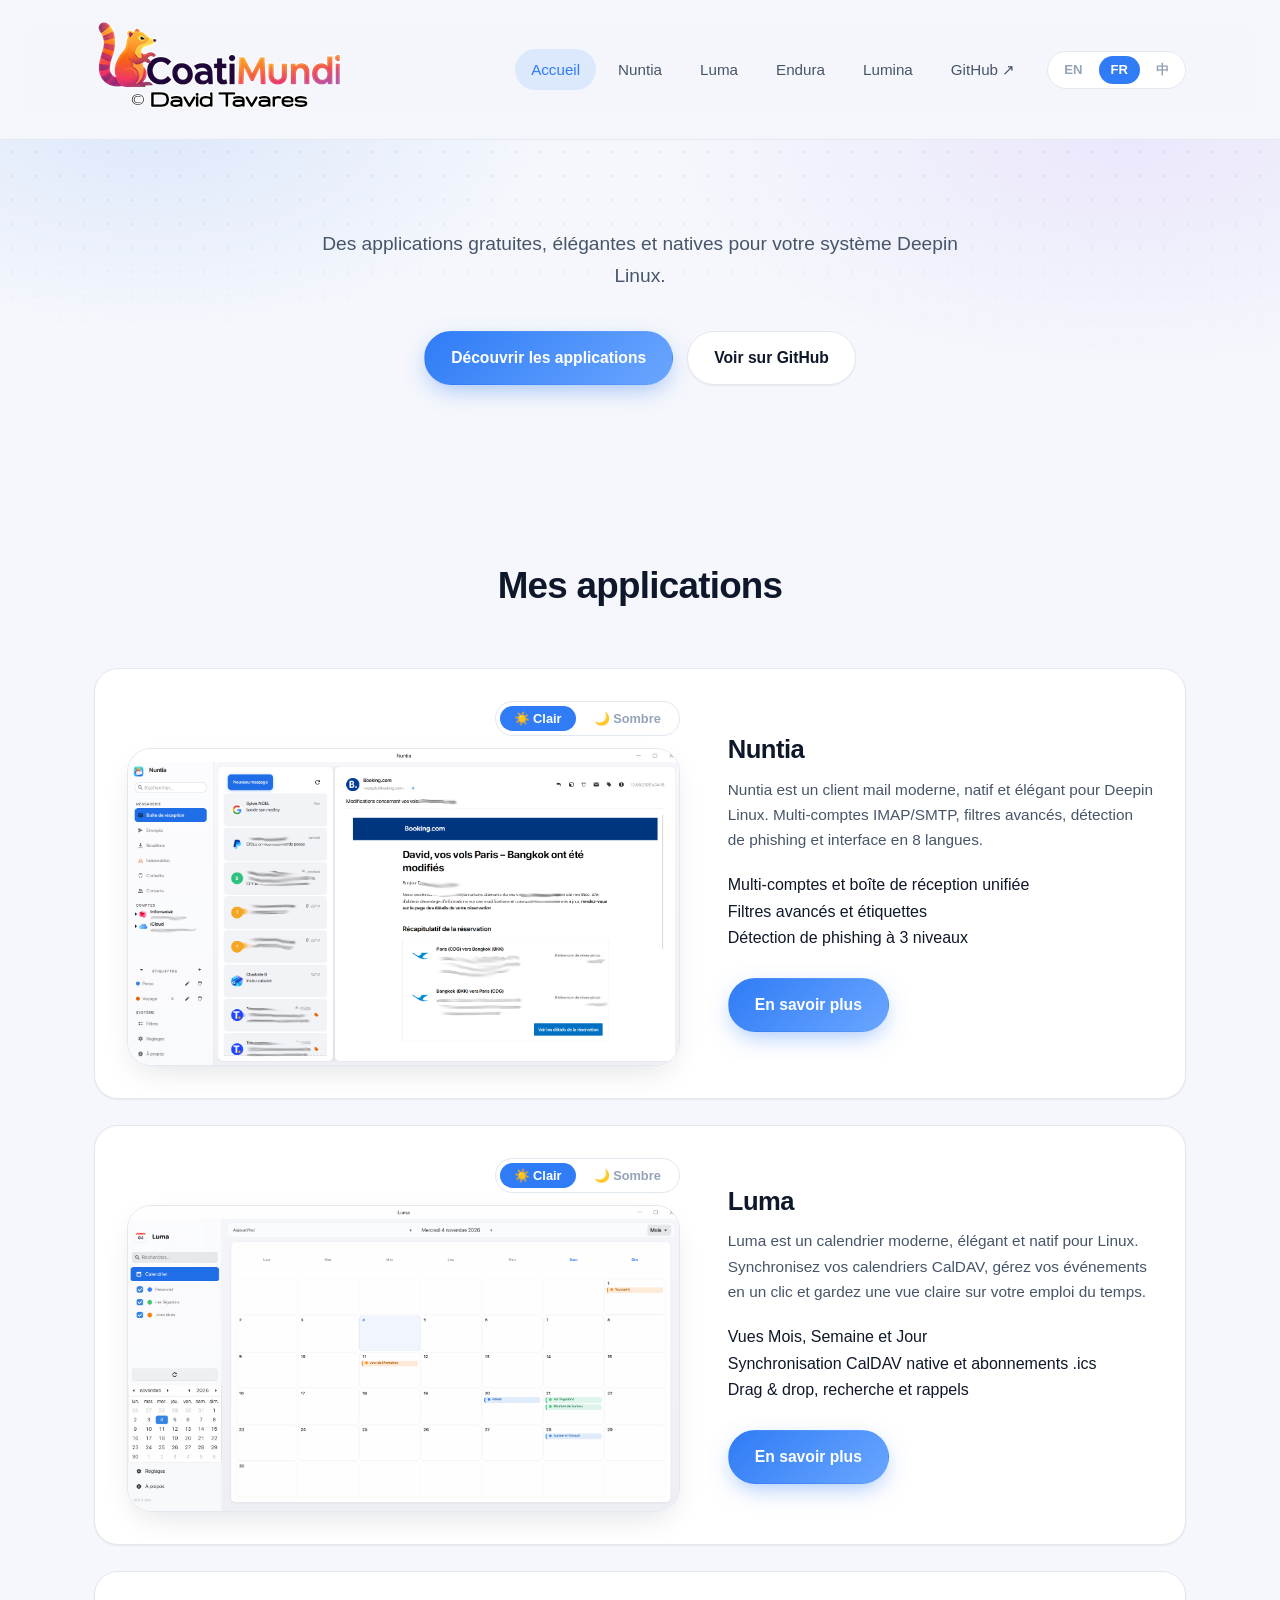
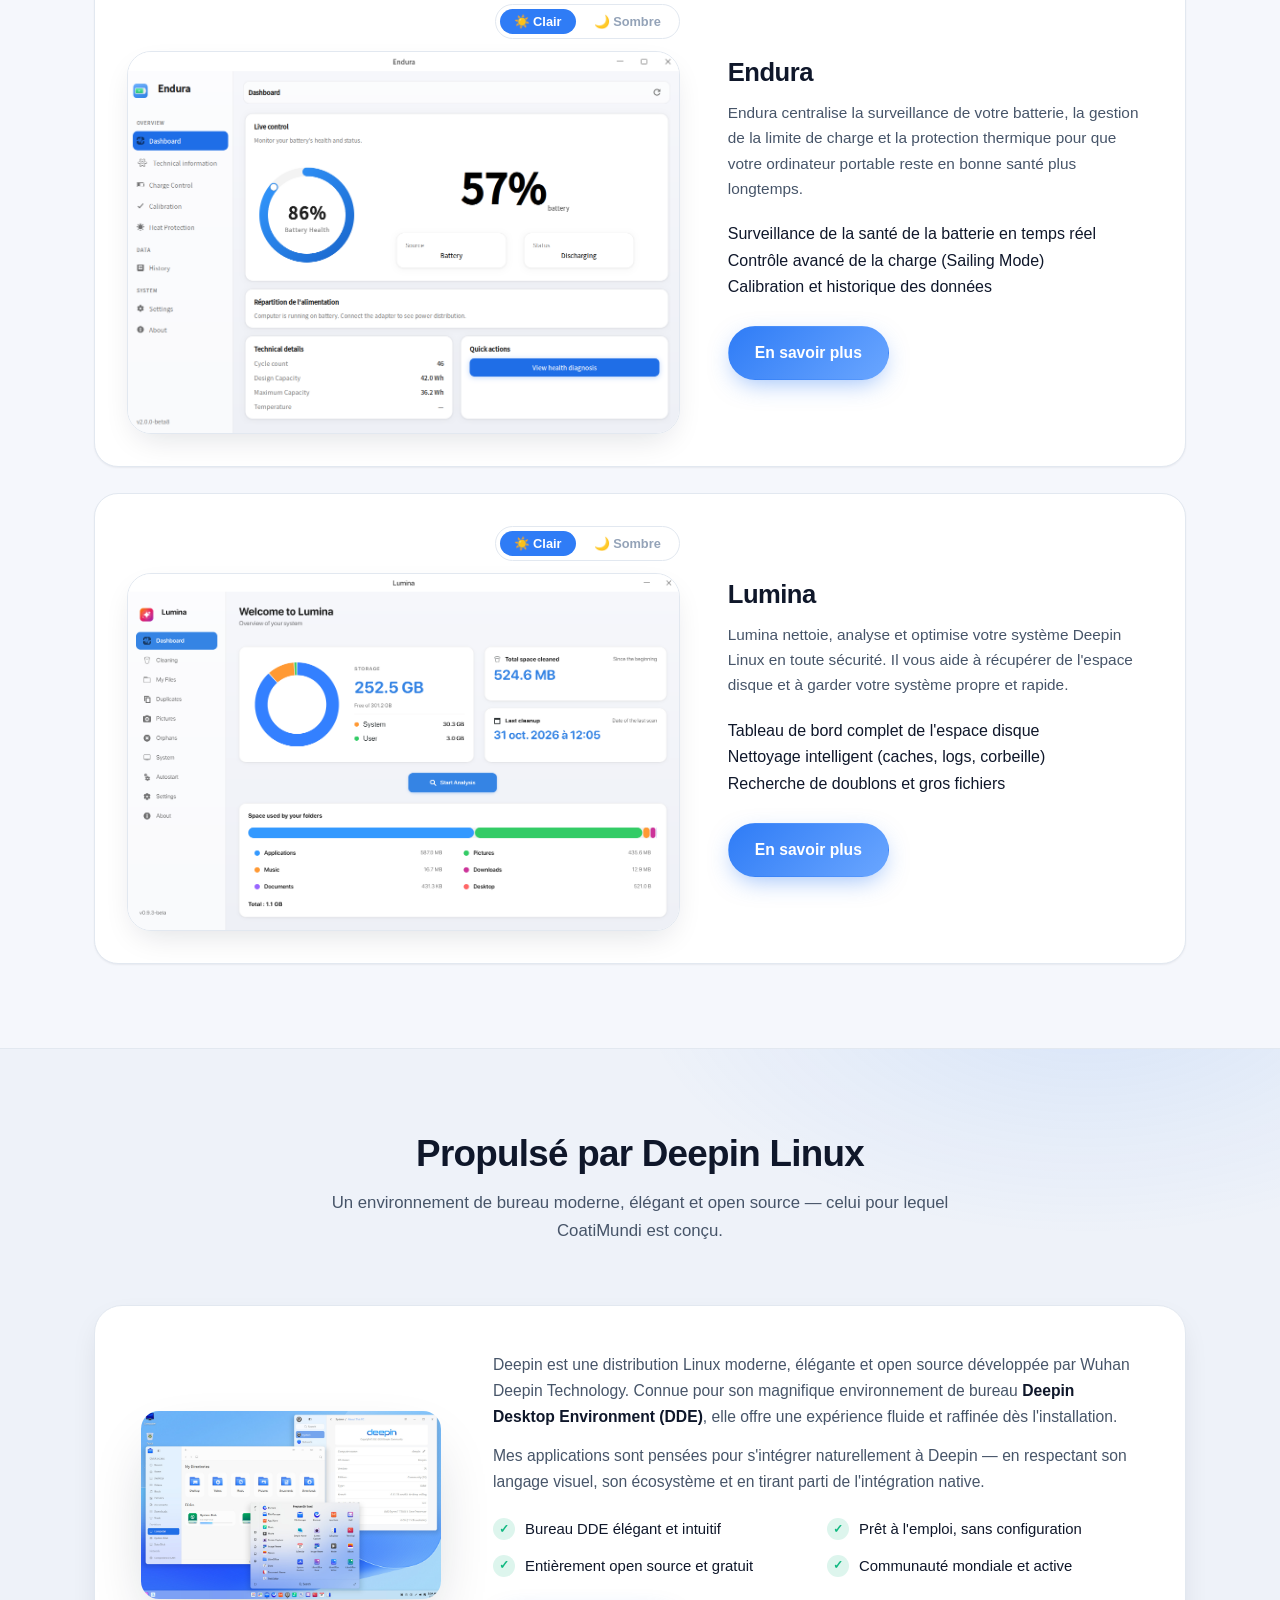
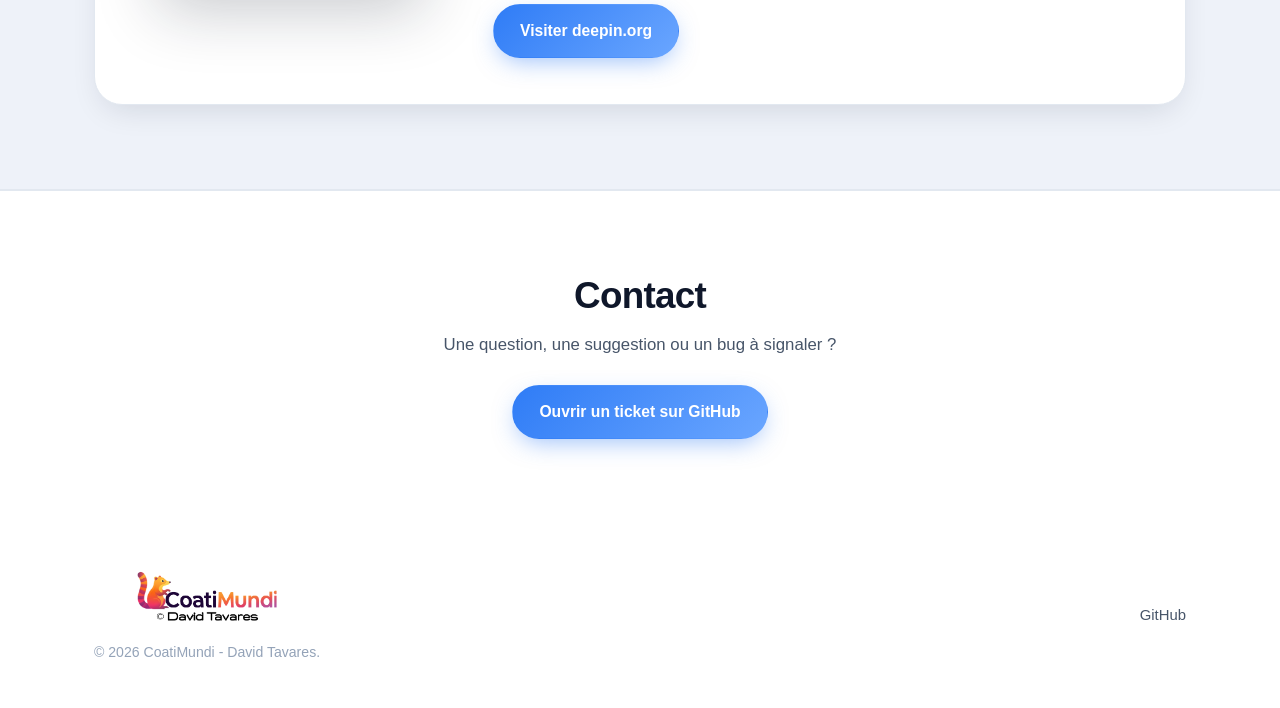
==== commit 63dc1328: "Add files via upload" ====
--- a/index.html
+++ b/index.html
@@ -41,9 +41,7 @@
     <!-- ===== HERO ===== -->
     <section class="hero">
         <div class="container">
-            <div class="hero-icon-container reveal" style="--d:.08s">
-                <img src="assets/coatimundi-logo.png" alt="CoatiMundi" class="hero-icon">
-            </div>
+
 
             <p class="reveal" style="--d:.2s" data-i18n="hero_subtitle">Des applications gratuites, élégantes et natives pour votre système Deepin Linux.</p>
 
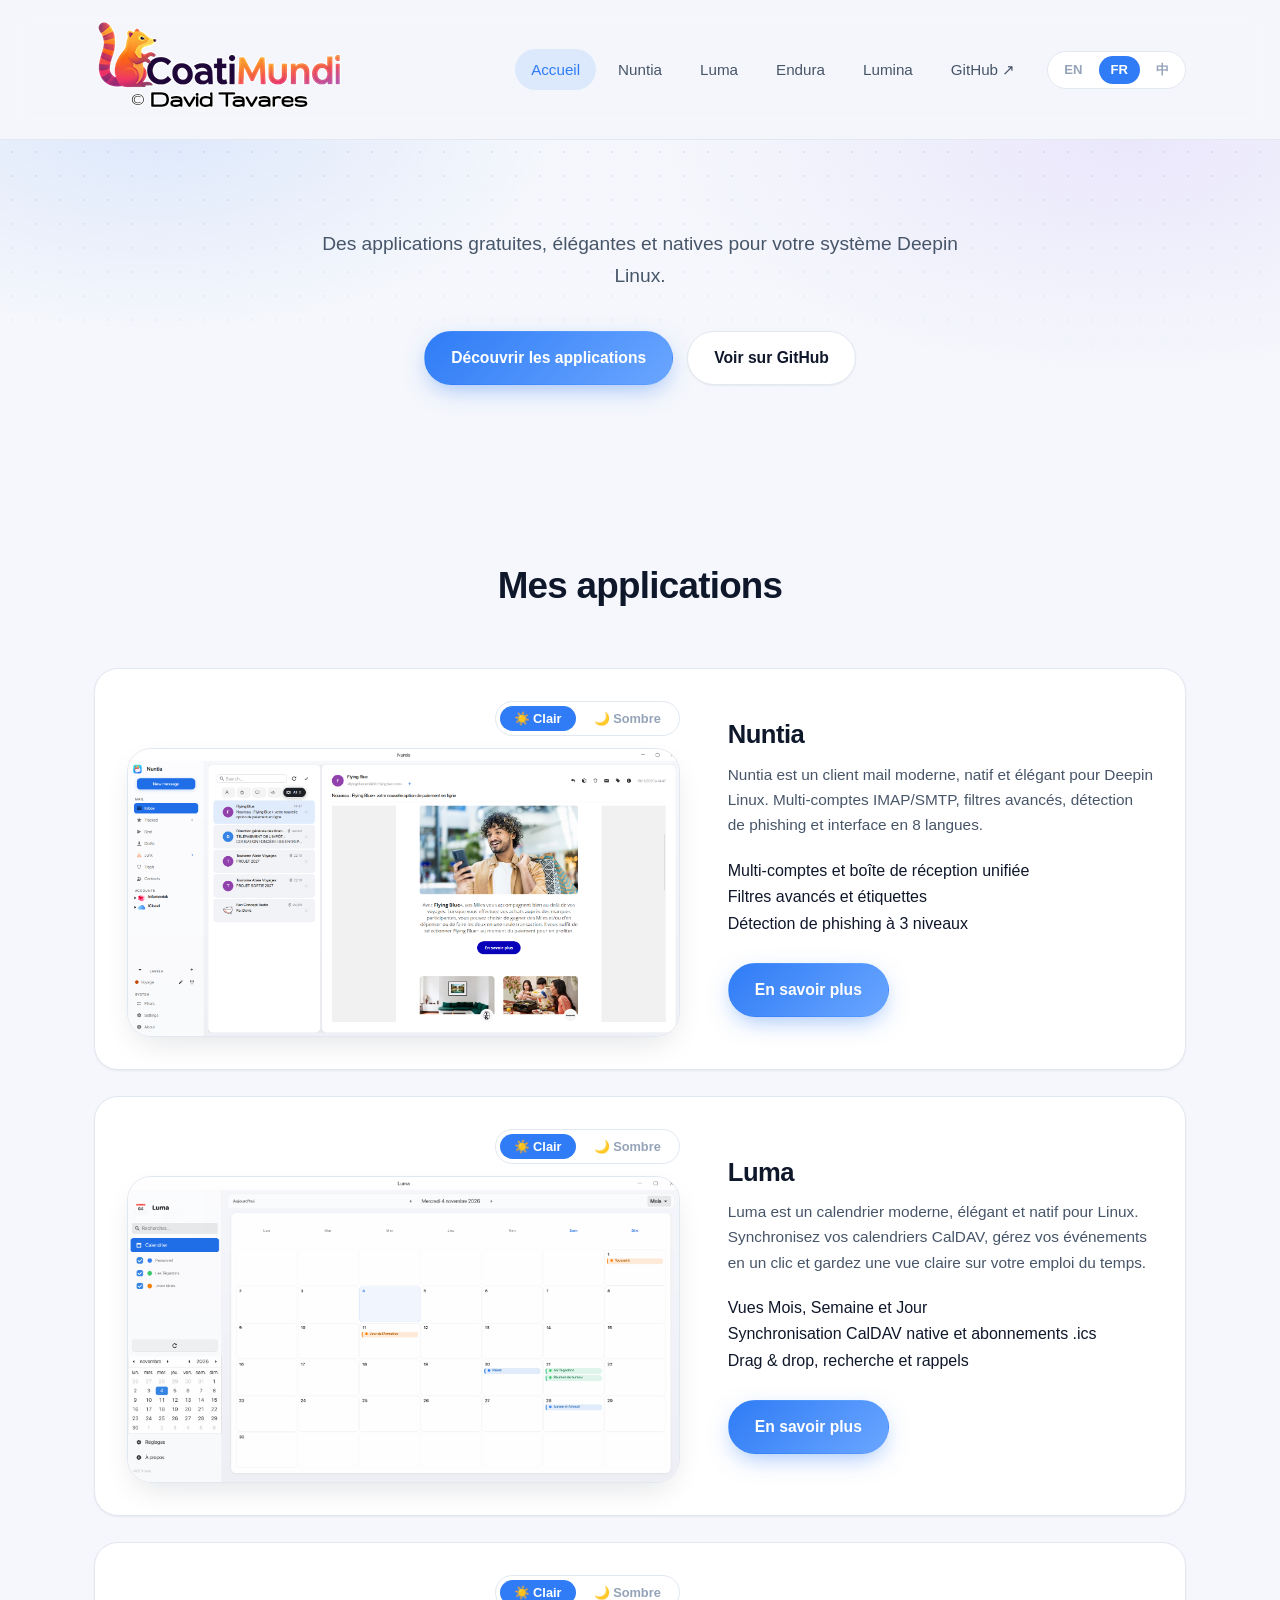
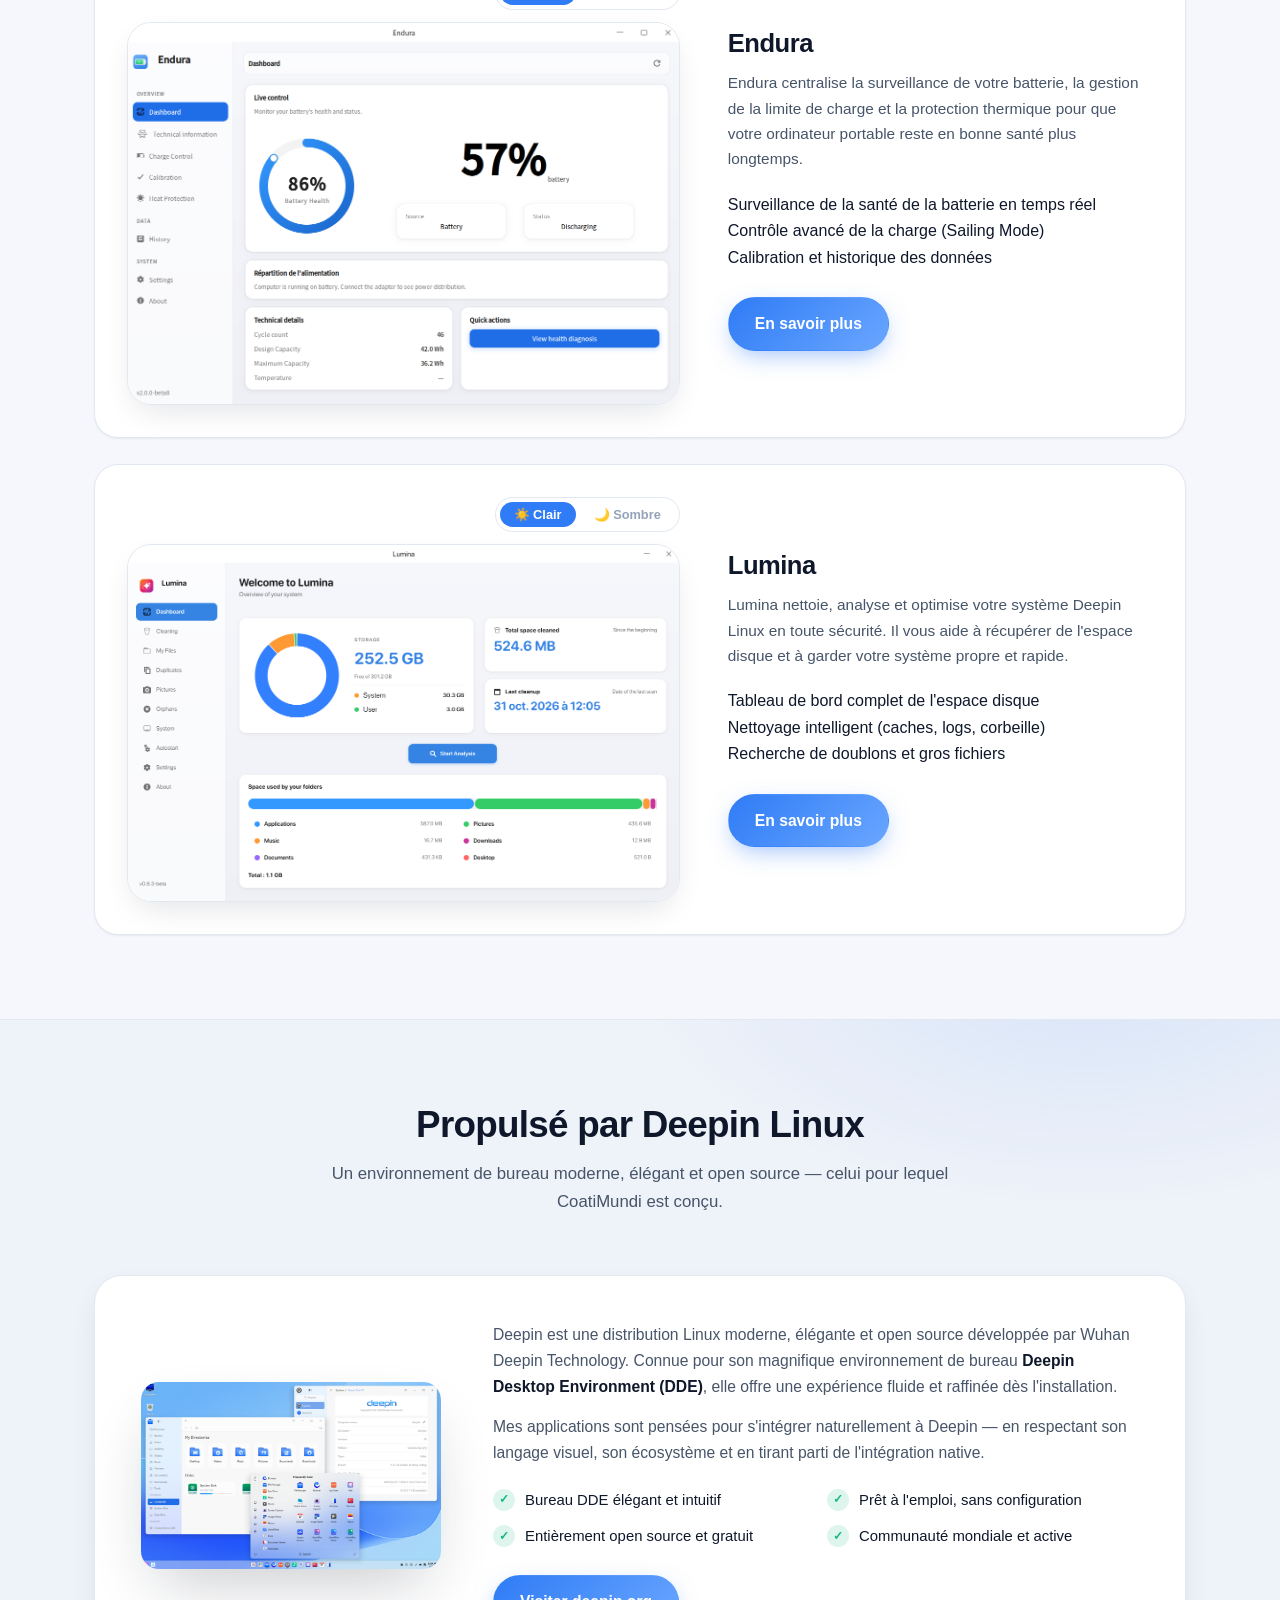
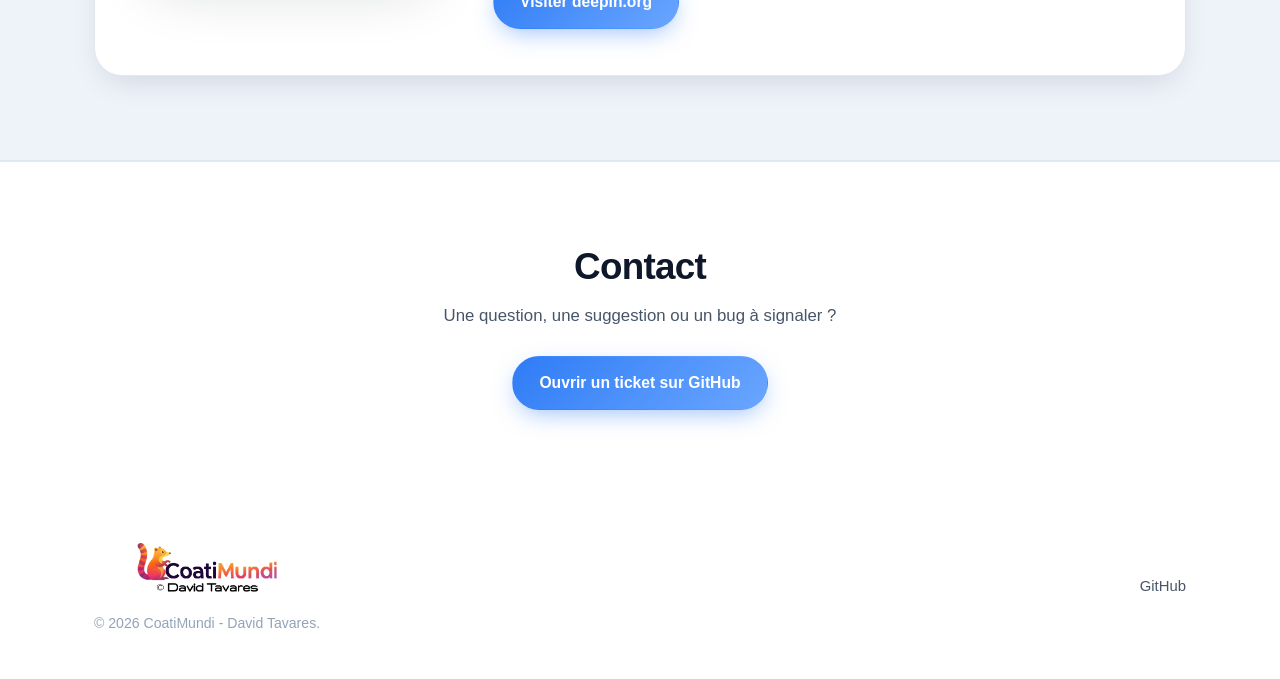
==== commit 8dd964d8: "Add files via upload" ====
--- a/index.html
+++ b/index.html
@@ -65,10 +65,10 @@
                 <article class="app-card reveal" style="--d:0s">
                     <div class="feature-image">
                         <div class="theme-switcher">
-                            <button class="theme-thumb active" data-target="screenshot-nuntia-inbox-light">☀️ Clair</button>
-                            <button class="theme-thumb" data-target="screenshot-nuntia-inbox-dark">🌙 Sombre</button>
-                        </div>
-                        <img src="assets/screenshot-nuntia-inbox-light.png" alt="Nuntia" class="screenshot" data-target="screenshot-nuntia-inbox">
+                            <button class="theme-thumb active" data-target="screenshot-accounts-light">☀️ Clair</button>
+                            <button class="theme-thumb" data-target="screenshot-accounts-dark">🌙 Sombre</button>
+                        </div>
+                        <img src="assets/screenshot-accounts-light.png" alt="Nuntia" class="screenshot" data-target="screenshot-accounts">
                     </div>
                     <div class="app-content">
                         <h3 data-i18n="app4_title">Nuntia</h3>
